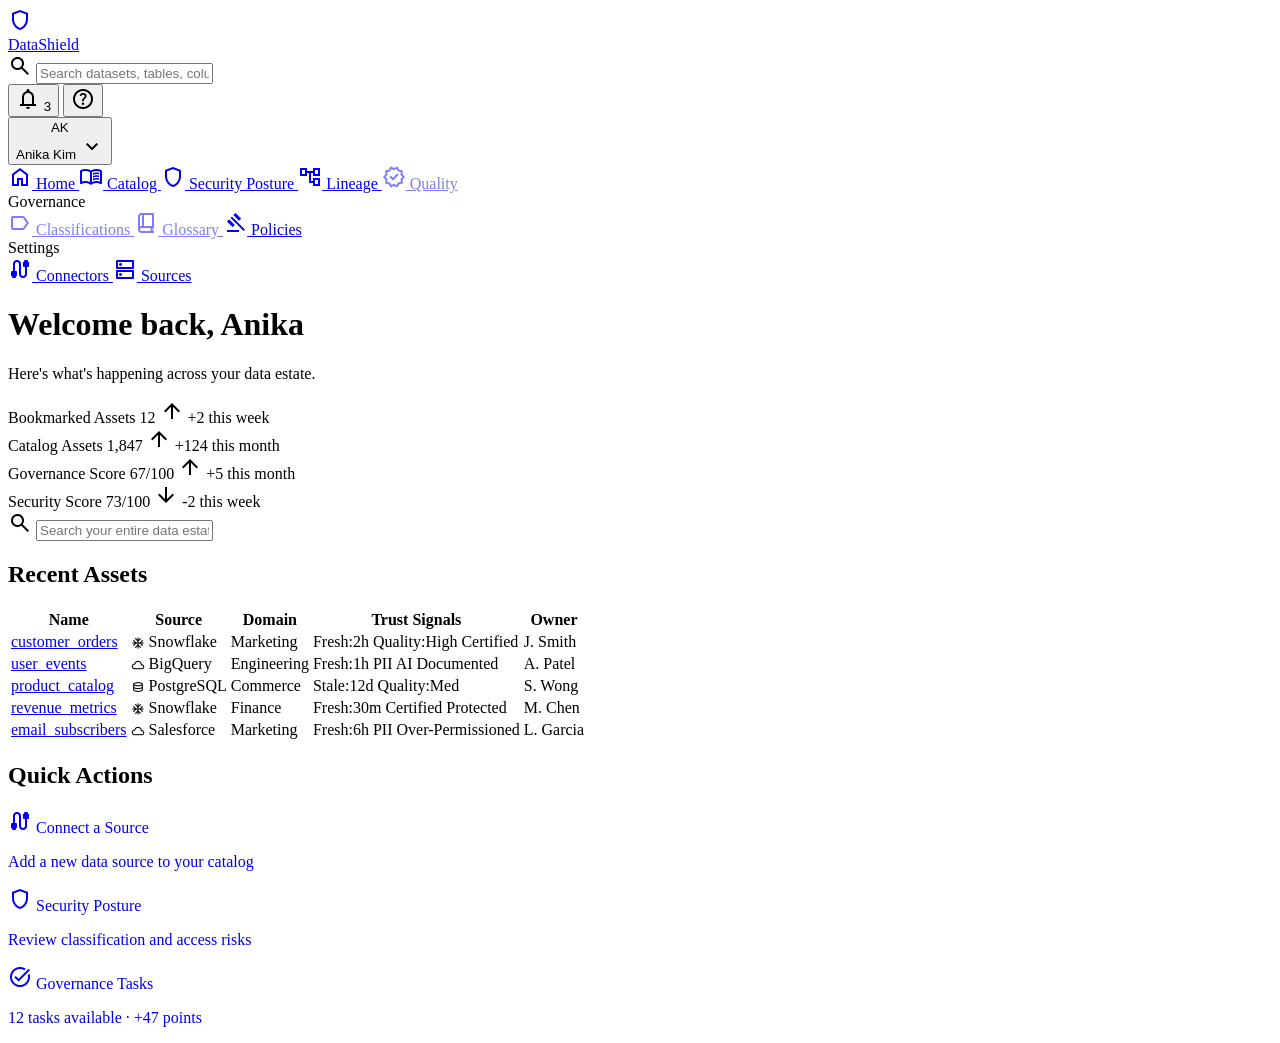
==== index.html @ 84ebcb9f "Data management platform clickable prototype 8-page prototype built with Software DS design system t" ====
<!DOCTYPE html>
<html lang="en">
<head>
  <meta charset="UTF-8">
  <base href="/data-management-prototype/">
  <meta name="viewport" content="width=device-width, initial-scale=1.0">
  <title>Home — DataShield</title>
  <link rel="stylesheet" href="https://fonts.googleapis.com/css2?family=Material+Symbols+Outlined:opsz,wght,FILL,GRAD@20..48,100..700,0..1,-50..200&display=swap">
  <link rel="stylesheet" href="shared/shell.css">
</head>
<body>

  <!-- ============================================================
       Header
       ============================================================ -->
  <header class="sds-header">
    <div class="sds-header-left">
      <a href="index.html" class="sds-header-logo">
        <div class="sds-header-logo-mark">
          <span class="material-symbols-outlined">shield</span>
        </div>
        <span class="sds-header-logo-text">DataShield</span>
      </a>
    </div>

    <div class="sds-header-search">
      <span class="material-symbols-outlined">search</span>
      <input type="text" placeholder="Search datasets, tables, columns..." aria-label="Search">
    </div>

    <div class="sds-header-actions">
      <button class="sds-header-icon-btn" aria-label="Notifications">
        <span class="material-symbols-outlined">notifications</span>
        <span class="badge">3</span>
      </button>
      <button class="sds-header-icon-btn" aria-label="Help">
        <span class="material-symbols-outlined">help</span>
      </button>
      <div class="sds-header-divider"></div>
      <button class="sds-header-profile" aria-label="User menu">
        <div class="sds-header-avatar">AK</div>
        <span class="sds-header-username">Anika Kim</span>
        <span class="sds-header-chevron">
          <span class="material-symbols-outlined">expand_more</span>
        </span>
      </button>
    </div>
  </header>

  <!-- ============================================================
       Body: Sidebar + Main
       ============================================================ -->
  <div class="app-body">

    <!-- Sidebar Navigation -->
    <nav class="sds-sidenav" aria-label="Main navigation">
      <a href="index.html" class="sds-sidenav-item active">
        <span class="sds-sidenav-icon"><span class="material-symbols-outlined">home</span></span>
        Home
      </a>
      <a href="catalog.html" class="sds-sidenav-item">
        <span class="sds-sidenav-icon"><span class="material-symbols-outlined">menu_book</span></span>
        Catalog
      </a>
      <a href="security.html" class="sds-sidenav-item">
        <span class="sds-sidenav-icon"><span class="material-symbols-outlined">shield</span></span>
        Security Posture
      </a>
      <a href="lineage.html" class="sds-sidenav-item">
        <span class="sds-sidenav-icon"><span class="material-symbols-outlined">account_tree</span></span>
        Lineage
      </a>
      <a href="#" class="sds-sidenav-item" style="pointer-events:none;opacity:0.5">
        <span class="sds-sidenav-icon"><span class="material-symbols-outlined">verified</span></span>
        Quality
      </a>

      <div class="sds-sidenav-group-label">Governance</div>
      <a href="#" class="sds-sidenav-item" style="pointer-events:none;opacity:0.5">
        <span class="sds-sidenav-icon"><span class="material-symbols-outlined">label</span></span>
        Classifications
      </a>
      <a href="#" class="sds-sidenav-item" style="pointer-events:none;opacity:0.5">
        <span class="sds-sidenav-icon"><span class="material-symbols-outlined">book_2</span></span>
        Glossary
      </a>
      <a href="governance.html" class="sds-sidenav-item">
        <span class="sds-sidenav-icon"><span class="material-symbols-outlined">gavel</span></span>
        Policies
      </a>

      <div class="sds-sidenav-group-label">Settings</div>
      <a href="connect.html" class="sds-sidenav-item">
        <span class="sds-sidenav-icon"><span class="material-symbols-outlined">cable</span></span>
        Connectors
      </a>
      <a href="settings.html" class="sds-sidenav-item">
        <span class="sds-sidenav-icon"><span class="material-symbols-outlined">dns</span></span>
        Sources
      </a>
    </nav>

    <!-- Main Content -->
    <main class="main-content">

      <!-- Page Header -->
      <div class="page-header">
        <div>
          <h1>Welcome back, Anika</h1>
          <p>Here's what's happening across your data estate.</p>
        </div>
      </div>

      <!-- Stat Cards -->
      <div class="stat-row stat-row-4">
        <div class="sds-stat-card">
          <span class="sds-stat-card__label">Bookmarked Assets</span>
          <span class="sds-stat-card__value">12</span>
          <span class="sds-stat-card__trend sds-stat-card__trend--up">
            <span class="material-symbols-outlined">arrow_upward</span>
            +2 this week
          </span>
        </div>
        <div class="sds-stat-card">
          <span class="sds-stat-card__label">Catalog Assets</span>
          <span class="sds-stat-card__value">1,847</span>
          <span class="sds-stat-card__trend sds-stat-card__trend--up">
            <span class="material-symbols-outlined">arrow_upward</span>
            +124 this month
          </span>
        </div>
        <div class="sds-stat-card">
          <span class="sds-stat-card__label">Governance Score</span>
          <span class="sds-stat-card__value">67/100</span>
          <span class="sds-stat-card__trend sds-stat-card__trend--up">
            <span class="material-symbols-outlined">arrow_upward</span>
            +5 this month
          </span>
        </div>
        <div class="sds-stat-card">
          <span class="sds-stat-card__label">Security Score</span>
          <span class="sds-stat-card__value">73/100</span>
          <span class="sds-stat-card__trend sds-stat-card__trend--down">
            <span class="material-symbols-outlined">arrow_downward</span>
            -2 this week
          </span>
        </div>
      </div>

      <!-- Search Hero -->
      <div class="search-hero">
        <span class="material-symbols-outlined">search</span>
        <input type="text" placeholder="Search your entire data estate..." aria-label="Search data estate">
      </div>

      <!-- Recent Assets -->
      <div class="section">
        <h2 class="section-title">Recent Assets</h2>
        <div class="sds-table-container">
          <table class="sds-table sds-table--hoverable">
            <thead>
              <tr>
                <th>Name</th>
                <th>Source</th>
                <th>Domain</th>
                <th>Trust Signals</th>
                <th>Owner</th>
              </tr>
            </thead>
            <tbody>
              <tr>
                <td class="cell-primary"><a href="asset.html" class="cell-link">customer_orders</a></td>
                <td>
                  <span class="material-symbols-outlined" style="font-size:14px;vertical-align:middle;margin-right:4px">ac_unit</span>Snowflake
                </td>
                <td><span class="sds-tag sds-tag--neutral">Marketing</span></td>
                <td class="cell-tags">
                  <span class="sds-tag sds-tag--success" data-tooltip="Data refreshed recently">Fresh:2h</span>
                  <span class="sds-tag sds-tag--info" data-tooltip="Data quality score">Quality:High</span>
                  <span class="sds-tag sds-tag--purple" data-tooltip="Verified by a data steward">Certified</span>
                </td>
                <td>J. Smith</td>
              </tr>
              <tr>
                <td class="cell-primary"><a href="asset.html" class="cell-link">user_events</a></td>
                <td>
                  <span class="material-symbols-outlined" style="font-size:14px;vertical-align:middle;margin-right:4px">cloud</span>BigQuery
                </td>
                <td><span class="sds-tag sds-tag--neutral">Engineering</span></td>
                <td class="cell-tags">
                  <span class="sds-tag sds-tag--success" data-tooltip="Data refreshed recently">Fresh:1h</span>
                  <span class="sds-tag sds-tag--warning" data-tooltip="Contains Personally Identifiable Information">PII</span>
                  <span class="sds-tag sds-tag--info">AI Documented</span>
                </td>
                <td>A. Patel</td>
              </tr>
              <tr>
                <td class="cell-primary"><a href="asset.html" class="cell-link">product_catalog</a></td>
                <td>
                  <span class="material-symbols-outlined" style="font-size:14px;vertical-align:middle;margin-right:4px">database</span>PostgreSQL
                </td>
                <td><span class="sds-tag sds-tag--neutral">Commerce</span></td>
                <td class="cell-tags">
                  <span class="sds-tag sds-tag--error" data-tooltip="Data has not been refreshed recently">Stale:12d</span>
                  <span class="sds-tag sds-tag--warning" data-tooltip="Data quality score">Quality:Med</span>
                </td>
                <td>S. Wong</td>
              </tr>
              <tr>
                <td class="cell-primary"><a href="asset.html" class="cell-link">revenue_metrics</a></td>
                <td>
                  <span class="material-symbols-outlined" style="font-size:14px;vertical-align:middle;margin-right:4px">ac_unit</span>Snowflake
                </td>
                <td><span class="sds-tag sds-tag--neutral">Finance</span></td>
                <td class="cell-tags">
                  <span class="sds-tag sds-tag--success" data-tooltip="Data refreshed recently">Fresh:30m</span>
                  <span class="sds-tag sds-tag--purple" data-tooltip="Verified by a data steward">Certified</span>
                  <span class="sds-tag sds-tag--info" data-tooltip="Security policies applied">Protected</span>
                </td>
                <td>M. Chen</td>
              </tr>
              <tr>
                <td class="cell-primary"><a href="asset.html" class="cell-link">email_subscribers</a></td>
                <td>
                  <span class="material-symbols-outlined" style="font-size:14px;vertical-align:middle;margin-right:4px">cloud</span>Salesforce
                </td>
                <td><span class="sds-tag sds-tag--neutral">Marketing</span></td>
                <td class="cell-tags">
                  <span class="sds-tag sds-tag--success" data-tooltip="Data refreshed recently">Fresh:6h</span>
                  <span class="sds-tag sds-tag--warning" data-tooltip="Contains Personally Identifiable Information">PII</span>
                  <span class="sds-tag sds-tag--error">Over-Permissioned</span>
                </td>
                <td>L. Garcia</td>
              </tr>
            </tbody>
          </table>
        </div>
      </div>

      <!-- Quick Actions -->
      <div class="section">
        <h2 class="section-title">Quick Actions</h2>
        <div class="card-grid card-grid-3">
          <a href="connect.html" class="card card--clickable" style="text-decoration:none">
            <div class="card-title">
              <span class="material-symbols-outlined">cable</span>
              Connect a Source
            </div>
            <p>Add a new data source to your catalog</p>
          </a>
          <a href="security.html" class="card card--clickable" style="text-decoration:none">
            <div class="card-title">
              <span class="material-symbols-outlined">shield</span>
              Security Posture
            </div>
            <p>Review classification and access risks</p>
          </a>
          <a href="governance.html" class="card card--clickable" style="text-decoration:none">
            <div class="card-title">
              <span class="material-symbols-outlined">task_alt</span>
              Governance Tasks
            </div>
            <p>12 tasks available &middot; +47 points</p>
          </a>
        </div>
      </div>

    </main>
  </div>

</body>
</html>
---- shared/shell.css ----
/* ============================================================
   Data Management Platform — Shared Shell CSS
   Design System Lab tokens + shell layout + component styles
   ============================================================ */

/* Font faces */
@font-face { font-family: 'Proxima Nova'; src: url('/design-system-labs/fonts/ProximaNova-Light.otf') format('opentype'); font-weight: 300; font-display: swap; }
@font-face { font-family: 'Proxima Nova'; src: url('/design-system-labs/fonts/ProximaNova-Reg.otf') format('opentype'); font-weight: 400; font-display: swap; }
@font-face { font-family: 'Proxima Nova'; src: url('/design-system-labs/fonts/ProximaNova-Sbold.otf') format('opentype'); font-weight: 600; font-display: swap; }
@font-face { font-family: 'Proxima Nova'; src: url('/design-system-labs/fonts/ProximaNova-Bold.otf') format('opentype'); font-weight: 700; font-display: swap; }
@font-face { font-family: 'Proxima Nova'; src: url('/design-system-labs/fonts/ProximaNova-Xbold.otf') format('opentype'); font-weight: 800; font-display: swap; }

:root {
  /* Font */
  --sds-font-sans: 'Proxima Nova', -apple-system, BlinkMacSystemFont, 'Segoe UI', Roboto, sans-serif;
  --sds-font-mono: 'SF Mono', SFMono-Regular, Consolas, monospace;

  /* Type scale */
  --sds-type-display: 28px; --sds-type-heading: 22px; --sds-type-subheading: 16px;
  --sds-type-title: 15px; --sds-type-body: 14px; --sds-type-label: 13px;
  --sds-type-caption: 12px; --sds-type-overline: 11px;

  /* Weights */
  --sds-weight-light: 300; --sds-weight-regular: 400; --sds-weight-medium: 500;
  --sds-weight-semibold: 600; --sds-weight-bold: 700; --sds-weight-extrabold: 800;

  /* Leading */
  --sds-leading-tight: 1.2; --sds-leading-snug: 1.35;
  --sds-leading-normal: 1.5; --sds-leading-relaxed: 1.6;

  /* Tracking */
  --sds-tracking-tight: -0.01em; --sds-tracking-normal: 0em; --sds-tracking-wide: 0.5px;

  /* Space scale */
  --sds-space-0: 0px; --sds-space-050: 2px; --sds-space-100: 4px; --sds-space-150: 6px;
  --sds-space-200: 8px; --sds-space-250: 10px; --sds-space-300: 12px; --sds-space-400: 16px;
  --sds-space-500: 20px; --sds-space-600: 24px; --sds-space-800: 32px;
  --sds-space-1000: 40px; --sds-space-1200: 48px; --sds-space-1600: 64px;

  /* Color primitives */
  --sds-color-warm-gray-025: #FAF8F5; --sds-color-warm-gray-050: #F4F1EB;
  --sds-color-warm-gray-100: #EBE6DD; --sds-color-warm-gray-150: #E0DCD3;
  --sds-color-warm-gray-200: #D0CBC3; --sds-color-warm-gray-250: #BFBAB2;
  --sds-color-warm-gray-300: #B0ABA2; --sds-color-warm-gray-350: #A39E96;
  --sds-color-warm-gray-400: #948E85; --sds-color-warm-gray-450: #858079;
  --sds-color-warm-gray-500: #7A756F; --sds-color-warm-gray-550: #6B6760;
  --sds-color-warm-gray-600: #615D55; --sds-color-warm-gray-650: #54514D;
  --sds-color-warm-gray-700: #47443F; --sds-color-warm-gray-750: #3B3834;
  --sds-color-warm-gray-800: #302D28; --sds-color-warm-gray-900: #1C1A17;
  --sds-color-blue-025: #F2F7F7; --sds-color-blue-050: #EBF4F5;
  --sds-color-blue-100: #D9EBED; --sds-color-blue-150: #C1DDE3;
  --sds-color-blue-200: #A6CBD6; --sds-color-blue-300: #77B2C7;
  --sds-color-blue-450: #4F8AA0; --sds-color-blue-700: #0C4A69;
  --sds-color-blue-750: #013D5B; --sds-color-blue-800: #05314D;
  --sds-color-blue-900: #031E36;
  --sds-color-red-050: #FFEEEB; --sds-color-red-100: #FFE1DB;
  --sds-color-red-500: #BF5547; --sds-color-red-550: #AD4739;
  --sds-color-green-025: #F4FAEB; --sds-color-green-100: #E2EDCC;
  --sds-color-green-400: #7A9A01; --sds-color-green-500: #62800B;
  --sds-color-yellow-025: #FCF9D9; --sds-color-yellow-100: #F5EAAA;
  --sds-color-yellow-500: #8A7515; --sds-color-yellow-550: #7A6710;
  --sds-color-purple-050: #F7EEFF; --sds-color-purple-550: #805AA1;
  --sds-color-white: #FFFFFF;

  /* Semantic tokens */
  --sds-bg-page: var(--sds-color-white);
  --sds-bg-surface: var(--sds-color-warm-gray-025);
  --sds-bg-card: var(--sds-color-white);
  --sds-bg-subtle: var(--sds-color-warm-gray-050);
  --sds-bg-elevated: var(--sds-color-white);
  --sds-text-primary: var(--sds-color-warm-gray-900);
  --sds-text-secondary: var(--sds-color-warm-gray-650);
  --sds-text-tertiary: var(--sds-color-warm-gray-550);
  --sds-text-disabled: var(--sds-color-warm-gray-350);
  --sds-text-on-primary: var(--sds-color-white);
  --sds-text-link: var(--sds-color-blue-750);
  --sds-border-default: var(--sds-color-warm-gray-150);
  --sds-border-subtle: var(--sds-color-warm-gray-100);
  --sds-border-strong: var(--sds-color-warm-gray-200);
  --sds-border-focus: var(--sds-color-blue-300);
  --sds-interactive-primary: var(--sds-color-blue-750);
  --sds-interactive-primary-hover: var(--sds-color-blue-800);
  --sds-nav-sidebar-bg: var(--sds-color-warm-gray-025);
  --sds-nav-item-active-bg: var(--sds-color-blue-100);
  --sds-nav-item-active-text: var(--sds-color-blue-750);
  --sds-nav-item-text: var(--sds-color-warm-gray-650);

  /* Status */
  --sds-status-success-bg: var(--sds-color-green-025);
  --sds-status-success-text: var(--sds-color-green-500);
  --sds-status-warning-bg: var(--sds-color-yellow-025);
  --sds-status-warning-text: var(--sds-color-yellow-500);
  --sds-status-error-bg: var(--sds-color-red-050);
  --sds-status-error-text: var(--sds-color-red-500);
  --sds-status-info-bg: var(--sds-color-blue-050);
  --sds-status-info-text: var(--sds-color-blue-700);
  --sds-status-neutral-bg: var(--sds-color-warm-gray-100);
  --sds-status-neutral-text: var(--sds-color-warm-gray-650);
  --sds-status-purple-bg: var(--sds-color-purple-050);
  --sds-status-purple-text: var(--sds-color-purple-550);

  /* Chart */
  --sds-chart-1: var(--sds-color-blue-450);
  --sds-chart-2: var(--sds-color-green-400);
  --sds-chart-3: var(--sds-color-yellow-500);
  --sds-chart-4: var(--sds-color-red-500);
  --sds-chart-5: var(--sds-color-purple-550);
}

/* ============================================================
   Reset + Base
   ============================================================ */
*, *::before, *::after { box-sizing: border-box; margin: 0; padding: 0; }
body {
  font-family: var(--sds-font-sans); background: var(--sds-bg-page); color: var(--sds-text-primary);
  line-height: var(--sds-leading-normal); font-size: var(--sds-type-body);
  display: flex; flex-direction: column; min-height: 100vh; -webkit-font-smoothing: antialiased;
}
a { color: var(--sds-text-link); text-decoration: none; }
a:hover { text-decoration: underline; }

/* ============================================================
   Header
   ============================================================ */
.sds-header {
  display: flex; align-items: center; justify-content: space-between;
  height: 56px; padding: 0 var(--sds-space-500);
  background: var(--sds-bg-page); border-bottom: 1px solid var(--sds-border-subtle);
  flex-shrink: 0; z-index: 10;
}
.sds-header-left { display: flex; align-items: center; gap: var(--sds-space-600); }
.sds-header-logo { display: flex; align-items: center; gap: var(--sds-space-250); height: 28px; text-decoration: none; }
.sds-header-logo:hover { text-decoration: none; }
.sds-header-logo-mark {
  width: 28px; height: 28px; border-radius: 6px; background: var(--sds-interactive-primary);
  display: flex; align-items: center; justify-content: center; flex-shrink: 0;
}
.sds-header-logo-mark .material-symbols-outlined { font-size: 18px; color: var(--sds-color-white); font-variation-settings: 'FILL' 1, 'wght' 400, 'GRAD' 0, 'opsz' 20; }
.sds-header-logo-text { font-size: var(--sds-type-title); font-weight: var(--sds-weight-semibold); color: var(--sds-text-primary); letter-spacing: -0.2px; }

/* Header search */
.sds-header-search {
  display: flex; align-items: center; gap: var(--sds-space-200);
  background: var(--sds-bg-surface); border: 1px solid var(--sds-border-default);
  border-radius: 8px; padding: 0 var(--sds-space-300); height: 36px; width: 400px;
  transition: border-color 0.15s ease, box-shadow 0.15s ease;
}
.sds-header-search:focus-within { border-color: var(--sds-border-focus); box-shadow: 0 0 0 3px rgba(1,61,91,0.08); }
.sds-header-search .material-symbols-outlined { font-size: 18px; color: var(--sds-text-tertiary); font-variation-settings: 'FILL' 0, 'wght' 300, 'GRAD' 0, 'opsz' 20; }
.sds-header-search input {
  border: none; background: transparent; outline: none; font-family: var(--sds-font-sans);
  font-size: var(--sds-type-label); color: var(--sds-text-primary); flex: 1;
}
.sds-header-search input::placeholder { color: var(--sds-text-tertiary); }

/* Header right */
.sds-header-actions { display: flex; align-items: center; gap: var(--sds-space-200); }
.sds-header-icon-btn {
  width: 32px; height: 32px; border-radius: 50%; border: none; background: transparent;
  display: flex; align-items: center; justify-content: center; cursor: pointer;
  transition: background 0.15s ease; position: relative; color: var(--sds-text-tertiary);
}
.sds-header-icon-btn:hover { background: var(--sds-bg-subtle); }
.sds-header-icon-btn:focus-visible { outline: 2px solid var(--sds-interactive-primary); outline-offset: 2px; }
.sds-header-icon-btn .material-symbols-outlined { font-size: 20px; font-variation-settings: 'FILL' 0, 'wght' 300, 'GRAD' 0, 'opsz' 20; }
.sds-header-icon-btn .badge {
  position: absolute; top: 2px; right: 2px; min-width: 14px; height: 14px; border-radius: 50%;
  background: var(--sds-status-error-text); color: var(--sds-color-white);
  font-size: 9px; font-weight: var(--sds-weight-bold); display: flex; align-items: center; justify-content: center;
  padding: 0 3px; line-height: 1;
}
.sds-header-divider { width: 1px; height: 20px; background: var(--sds-border-default); margin: 0 var(--sds-space-100); }
.sds-header-profile {
  display: flex; align-items: center; gap: var(--sds-space-200);
  padding: var(--sds-space-100) var(--sds-space-200) var(--sds-space-100) var(--sds-space-100);
  border-radius: 8px; cursor: pointer; transition: background 0.15s ease;
  border: none; background: transparent; font-family: inherit;
}
.sds-header-profile:hover { background: var(--sds-bg-subtle); }
.sds-header-profile:focus-visible { outline: 2px solid var(--sds-interactive-primary); outline-offset: 2px; }
.sds-header-avatar {
  width: 28px; height: 28px; border-radius: 50%; background: var(--sds-interactive-primary);
  color: var(--sds-text-on-primary); display: flex; align-items: center; justify-content: center;
  font-size: var(--sds-type-caption); font-weight: var(--sds-weight-semibold); letter-spacing: 0.3px; flex-shrink: 0;
}
.sds-header-username { font-size: var(--sds-type-label); font-weight: var(--sds-weight-medium); color: var(--sds-text-primary); }
.sds-header-chevron .material-symbols-outlined { font-size: 18px; color: var(--sds-text-tertiary); font-variation-settings: 'FILL' 0, 'wght' 300, 'GRAD' 0, 'opsz' 20; }

/* ============================================================
   Layout
   ============================================================ */
.app-body { display: flex; flex: 1; overflow: hidden; }

/* ============================================================
   Sidebar Navigation
   ============================================================ */
.sds-sidenav {
  width: 220px; min-width: 220px; background: var(--sds-nav-sidebar-bg);
  border-right: 1px solid var(--sds-border-default); display: flex;
  flex-direction: column; padding: var(--sds-space-400) var(--sds-space-300);
  user-select: none; overflow-y: auto; flex-shrink: 0;
}
.sds-sidenav-item {
  display: flex; align-items: center; gap: var(--sds-space-250);
  padding: var(--sds-space-200) var(--sds-space-300); border-radius: 8px;
  font-size: var(--sds-type-body); font-weight: var(--sds-weight-regular);
  color: var(--sds-color-warm-gray-700); cursor: pointer; text-decoration: none;
  margin: var(--sds-space-050) 0; line-height: 1.3;
  transition: background 0.12s ease, color 0.12s ease;
}
.sds-sidenav-item:hover { background: var(--sds-bg-subtle); color: var(--sds-text-primary); text-decoration: none; }
.sds-sidenav-item.active { background: var(--sds-nav-item-active-bg); color: var(--sds-nav-item-active-text); font-weight: var(--sds-weight-medium); }
.sds-sidenav-item.active:hover { background: var(--sds-color-blue-150); }
.sds-sidenav-item:focus-visible { outline: 2px solid var(--sds-interactive-primary); outline-offset: -2px; }
.sds-sidenav-item--disabled { opacity: 0.5; cursor: not-allowed; }
.sds-sidenav-item--disabled:hover { background: transparent; }
.sds-sidenav-icon { width: 20px; height: 20px; flex-shrink: 0; display: flex; align-items: center; justify-content: center; }
.sds-sidenav-icon .material-symbols-outlined {
  font-size: 20px; color: var(--sds-text-tertiary);
  font-variation-settings: 'FILL' 0, 'wght' 300, 'GRAD' 0, 'opsz' 20;
  transition: color 0.12s;
}
.sds-sidenav-item:hover .sds-sidenav-icon .material-symbols-outlined { color: var(--sds-color-warm-gray-700); }
.sds-sidenav-item.active .sds-sidenav-icon .material-symbols-outlined { color: var(--sds-nav-item-active-text); }
.sds-sidenav-group-label {
  font-size: var(--sds-type-overline); font-weight: var(--sds-weight-semibold);
  color: var(--sds-color-warm-gray-400); text-transform: uppercase;
  letter-spacing: 0.4px; padding: var(--sds-space-500) var(--sds-space-300) var(--sds-space-150);
}
.sds-sidenav-group-label:first-child { padding-top: var(--sds-space-200); }
.sds-sidenav-spacer { flex: 1; }

/* ============================================================
   Main Content
   ============================================================ */
.main-content {
  flex: 1; overflow-y: auto; background: var(--sds-bg-page);
  padding: var(--sds-space-800) var(--sds-space-1000) var(--sds-space-1600);
  max-height: 100vh;
}

/* ============================================================
   Page Header
   ============================================================ */
.page-header {
  margin-bottom: var(--sds-space-600);
  display: flex; align-items: flex-start; justify-content: space-between;
}
.page-header h1 {
  font-size: var(--sds-type-display); font-weight: var(--sds-weight-semibold);
  letter-spacing: var(--sds-tracking-tight); line-height: var(--sds-leading-tight);
}
.page-header p {
  font-size: var(--sds-type-label); color: var(--sds-text-secondary);
  margin-top: var(--sds-space-100);
}
.page-header-actions { display: flex; gap: var(--sds-space-200); align-items: center; }

/* ============================================================
   Breadcrumbs
   ============================================================ */
.breadcrumbs {
  display: flex; align-items: center; gap: var(--sds-space-150);
  font-size: var(--sds-type-label); margin-bottom: var(--sds-space-300);
}
.breadcrumbs a { color: var(--sds-text-link); }
.breadcrumbs span { color: var(--sds-text-tertiary); }
.breadcrumbs .sep { color: var(--sds-text-tertiary); font-size: var(--sds-type-caption); }

/* ============================================================
   Buttons
   ============================================================ */
.btn {
  display: inline-flex; align-items: center; gap: var(--sds-space-200);
  padding: var(--sds-space-200) var(--sds-space-400); border-radius: 6px;
  font-family: var(--sds-font-sans); font-size: var(--sds-type-label);
  font-weight: var(--sds-weight-medium); cursor: pointer; border: none;
  transition: background 0.15s ease, color 0.15s ease, border-color 0.15s ease;
  line-height: 1.3; white-space: nowrap;
}
.btn:focus-visible { outline: 2px solid var(--sds-interactive-primary); outline-offset: 2px; }
.btn .material-symbols-outlined { font-size: 16px; font-variation-settings: 'FILL' 0, 'wght' 400, 'GRAD' 0, 'opsz' 20; }
.btn-primary { background: var(--sds-interactive-primary); color: var(--sds-text-on-primary); }
.btn-primary:hover { background: var(--sds-interactive-primary-hover); }
.btn-secondary { background: transparent; color: var(--sds-text-primary); border: 1px solid var(--sds-border-strong); }
.btn-secondary:hover { background: var(--sds-bg-subtle); }
.btn-tertiary { background: transparent; color: var(--sds-text-link); }
.btn-tertiary:hover { background: var(--sds-bg-subtle); }
.btn-danger { background: var(--sds-status-error-text); color: var(--sds-text-on-primary); }
.btn-danger:hover { background: var(--sds-color-red-550); }
.btn:disabled, .btn.disabled { opacity: 0.5; cursor: not-allowed; pointer-events: none; }
.btn-sm { padding: var(--sds-space-100) var(--sds-space-300); font-size: var(--sds-type-caption); }

/* ============================================================
   Tags
   ============================================================ */
.sds-tag {
  display: inline-flex; align-items: center; gap: 4px; padding: var(--sds-space-100) var(--sds-space-200);
  border-radius: 4px; font-size: var(--sds-type-overline); font-weight: var(--sds-weight-semibold);
  line-height: 1; white-space: nowrap;
}
.sds-tag--info { background: var(--sds-status-info-bg); color: var(--sds-status-info-text); }
.sds-tag--success { background: var(--sds-status-success-bg); color: var(--sds-status-success-text); }
.sds-tag--warning { background: var(--sds-status-warning-bg); color: var(--sds-status-warning-text); }
.sds-tag--error { background: var(--sds-status-error-bg); color: var(--sds-status-error-text); }
.sds-tag--neutral { background: var(--sds-status-neutral-bg); color: var(--sds-status-neutral-text); }
.sds-tag--purple { background: var(--sds-status-purple-bg); color: var(--sds-status-purple-text); }
.sds-tag-dot { width: 6px; height: 6px; border-radius: 50%; }

/* ============================================================
   Stat Cards
   ============================================================ */
.stat-row { display: grid; gap: var(--sds-space-400); margin-bottom: var(--sds-space-600); }
.stat-row-4 { grid-template-columns: repeat(4, 1fr); }
.stat-row-3 { grid-template-columns: repeat(3, 1fr); }
.stat-row-5 { grid-template-columns: repeat(5, 1fr); }
.sds-stat-card {
  background: var(--sds-bg-card); border: 1px solid var(--sds-border-default);
  border-radius: 8px; padding: var(--sds-space-400) var(--sds-space-500);
  display: flex; flex-direction: column; gap: var(--sds-space-050);
}
.sds-stat-card--highlighted { border-left: 3px solid var(--sds-interactive-primary); }
.sds-stat-card--success { border-left: 3px solid var(--sds-status-success-text); }
.sds-stat-card--warning { border-left: 3px solid var(--sds-status-warning-text); }
.sds-stat-card--error { border-left: 3px solid var(--sds-status-error-text); }
.sds-stat-card__label {
  font-size: var(--sds-type-caption); color: var(--sds-color-warm-gray-500);
  font-weight: var(--sds-weight-medium); text-transform: uppercase;
  letter-spacing: var(--sds-tracking-wide); line-height: 1;
}
.sds-stat-card__value {
  font-size: var(--sds-type-heading); font-weight: var(--sds-weight-semibold);
  color: var(--sds-text-primary); line-height: var(--sds-leading-tight);
}
.sds-stat-card__trend {
  font-size: var(--sds-type-caption); display: flex; align-items: center; gap: var(--sds-space-100);
}
.sds-stat-card__trend--up { color: var(--sds-status-success-text); }
.sds-stat-card__trend--down { color: var(--sds-status-error-text); }
.sds-stat-card__trend .material-symbols-outlined { font-size: 14px; }

/* ============================================================
   Cards
   ============================================================ */
.card {
  background: var(--sds-bg-card); border: 1px solid var(--sds-border-default);
  border-radius: 8px; padding: var(--sds-space-500);
  transition: box-shadow 0.15s ease;
}
.card--clickable { cursor: pointer; }
.card--clickable:hover { box-shadow: 0 1px 3px rgba(0,0,0,0.06); }
.card--clickable:focus-visible { outline: 2px solid var(--sds-interactive-primary); outline-offset: 2px; }
.card-title {
  font-size: var(--sds-type-title); font-weight: var(--sds-weight-semibold);
  color: var(--sds-text-primary); margin-bottom: var(--sds-space-100);
  display: flex; align-items: center; gap: var(--sds-space-200);
}
.card-title .material-symbols-outlined { font-size: 20px; color: var(--sds-interactive-primary); font-variation-settings: 'FILL' 0, 'wght' 300, 'GRAD' 0, 'opsz' 20; }
.card p { font-size: var(--sds-type-label); color: var(--sds-text-secondary); line-height: var(--sds-leading-normal); margin: 0; }
.card-grid { display: grid; gap: var(--sds-space-400); }
.card-grid-2 { grid-template-columns: repeat(2, 1fr); }
.card-grid-3 { grid-template-columns: repeat(3, 1fr); }

/* ============================================================
   Tables
   ============================================================ */
.sds-table-container { border: 1px solid var(--sds-border-default); border-radius: 8px; overflow: hidden; }
.sds-table { width: 100%; border-collapse: collapse; font-size: var(--sds-type-label); }
.sds-table th {
  background: var(--sds-bg-surface); padding: 10px 16px; text-align: left;
  font-size: var(--sds-type-caption); font-weight: var(--sds-weight-semibold);
  color: var(--sds-text-secondary); text-transform: uppercase;
  letter-spacing: var(--sds-tracking-wide); border-bottom: 1px solid var(--sds-border-default);
}
.sds-table td { padding: 10px 16px; border-bottom: 1px solid var(--sds-border-subtle); color: var(--sds-text-secondary); vertical-align: middle; }
.sds-table tr:last-child td { border-bottom: none; }
.sds-table--hoverable tbody tr { transition: background 0.12s ease; cursor: pointer; }
.sds-table--hoverable tbody tr:hover { background: var(--sds-bg-subtle); }
.sds-table--hoverable tbody tr:focus-visible { outline: 2px solid var(--sds-interactive-primary); outline-offset: -2px; }
.sds-table .cell-primary { color: var(--sds-text-primary); font-weight: var(--sds-weight-medium); }
.sds-table .cell-link { color: var(--sds-text-link); cursor: pointer; }
.sds-table .cell-link:hover { text-decoration: underline; }
.sds-table .cell-tags { display: flex; gap: 4px; flex-wrap: wrap; }

/* Table checkbox */
.sds-table .checkbox { width: 16px; height: 16px; border: 1.5px solid var(--sds-border-strong); border-radius: 4px; cursor: pointer; accent-color: var(--sds-interactive-primary); }

/* ============================================================
   Tabs
   ============================================================ */
.sds-tabs {
  display: flex; gap: 0; border-bottom: 1px solid var(--sds-border-default);
  margin-bottom: var(--sds-space-600);
}
.sds-tab {
  padding: var(--sds-space-200) var(--sds-space-400); font-size: var(--sds-type-label);
  font-weight: var(--sds-weight-medium); color: var(--sds-text-tertiary);
  cursor: pointer; border-bottom: 2px solid transparent;
  transition: color 0.15s, border-color 0.15s; margin-bottom: -1px;
  display: flex; align-items: center; gap: var(--sds-space-150);
  background: none; border-top: none; border-left: none; border-right: none;
  font-family: var(--sds-font-sans);
}
.sds-tab:hover { color: var(--sds-text-primary); }
.sds-tab:focus-visible { outline: 2px solid var(--sds-interactive-primary); outline-offset: -2px; }
.sds-tab.active { color: var(--sds-interactive-primary); border-bottom-color: var(--sds-interactive-primary); }
.sds-tab:disabled, .sds-tab.disabled { color: var(--sds-text-disabled); cursor: not-allowed; pointer-events: none; }
.sds-tab .tab-badge {
  font-size: 10px; min-width: 18px; height: 18px; border-radius: 50%;
  background: var(--sds-status-neutral-bg); color: var(--sds-status-neutral-text);
  display: flex; align-items: center; justify-content: center; padding: 0 var(--sds-space-100);
  font-weight: var(--sds-weight-semibold);
}
.tab-content { display: none; }
.tab-content.active { display: block; }

/* ============================================================
   Status Indicator (dot)
   ============================================================ */
.status-dot {
  width: 8px; height: 8px; border-radius: 50%; display: inline-block; flex-shrink: 0;
}
.status-dot--success { background: var(--sds-status-success-text); }
.status-dot--warning { background: var(--sds-status-warning-text); }
.status-dot--error { background: var(--sds-status-error-text); }
.status-dot--neutral { background: var(--sds-text-tertiary); }

/* ============================================================
   Empty State
   ============================================================ */
.empty-state {
  display: flex; flex-direction: column; align-items: center; justify-content: center;
  padding: var(--sds-space-1600) var(--sds-space-600); text-align: center;
}
.empty-state-icon { font-size: 48px; color: var(--sds-text-tertiary); margin-bottom: var(--sds-space-400); }
.empty-state-icon .material-symbols-outlined { font-size: 48px; font-variation-settings: 'FILL' 0, 'wght' 200, 'GRAD' 0, 'opsz' 48; }
.empty-state h3 { font-size: var(--sds-type-subheading); font-weight: var(--sds-weight-semibold); margin-bottom: var(--sds-space-200); }
.empty-state p { font-size: var(--sds-type-body); color: var(--sds-text-secondary); max-width: 420px; margin-bottom: var(--sds-space-500); }

/* ============================================================
   Alerts / Callouts
   ============================================================ */
.alert {
  display: flex; gap: var(--sds-space-300); padding: var(--sds-space-300) var(--sds-space-400);
  border-radius: 8px; font-size: var(--sds-type-label); line-height: var(--sds-leading-normal);
  margin-bottom: var(--sds-space-400);
}
.alert .material-symbols-outlined { font-size: 20px; flex-shrink: 0; margin-top: 1px; font-variation-settings: 'FILL' 0, 'wght' 300, 'GRAD' 0, 'opsz' 20; }
.alert--info { background: var(--sds-status-info-bg); color: var(--sds-status-info-text); }
.alert--warning { background: var(--sds-status-warning-bg); color: var(--sds-status-warning-text); }
.alert--error { background: var(--sds-status-error-bg); color: var(--sds-status-error-text); }
.alert--success { background: var(--sds-status-success-bg); color: var(--sds-status-success-text); }

/* ============================================================
   Search (hero)
   ============================================================ */
.search-hero {
  display: flex; align-items: center; gap: var(--sds-space-300);
  background: var(--sds-bg-card); border: 1.5px solid var(--sds-border-default);
  border-radius: 12px; padding: var(--sds-space-300) var(--sds-space-500);
  margin-bottom: var(--sds-space-600); max-width: 720px;
  transition: border-color 0.15s ease, box-shadow 0.15s ease;
}
.search-hero:focus-within { border-color: var(--sds-border-focus); box-shadow: 0 0 0 3px rgba(1,61,91,0.08); }
.search-hero .material-symbols-outlined { font-size: 22px; color: var(--sds-text-tertiary); font-variation-settings: 'FILL' 0, 'wght' 300, 'GRAD' 0, 'opsz' 24; }
.search-hero input {
  border: none; background: transparent; outline: none; font-family: var(--sds-font-sans);
  font-size: var(--sds-type-title); color: var(--sds-text-primary); flex: 1;
}
.search-hero input::placeholder { color: var(--sds-text-tertiary); }

/* ============================================================
   Progress Bar
   ============================================================ */
.progress-bar { height: 4px; background: var(--sds-border-subtle); border-radius: 4px; overflow: hidden; }
.progress-bar__fill { height: 100%; background: var(--sds-interactive-primary); border-radius: 4px; transition: width 0.3s ease; }

/* ============================================================
   Stepper
   ============================================================ */
.stepper {
  display: flex; align-items: center; gap: 0; padding: var(--sds-space-400) var(--sds-space-600);
  background: var(--sds-bg-surface); border-bottom: 1px solid var(--sds-border-default);
  margin: calc(-1 * var(--sds-space-800)) calc(-1 * var(--sds-space-1000)) var(--sds-space-600);
}
.stepper-step {
  display: flex; align-items: center; gap: var(--sds-space-200); font-size: var(--sds-type-label);
  color: var(--sds-text-tertiary); white-space: nowrap;
}
.stepper-step.active { color: var(--sds-interactive-primary); font-weight: var(--sds-weight-semibold); }
.stepper-step.completed { color: var(--sds-status-success-text); }
.stepper-circle {
  width: 24px; height: 24px; border-radius: 50%; display: flex; align-items: center; justify-content: center;
  font-size: var(--sds-type-caption); font-weight: var(--sds-weight-semibold); flex-shrink: 0;
  border: 1.5px solid var(--sds-border-strong); color: var(--sds-text-tertiary); background: var(--sds-bg-card);
}
.stepper-step.active .stepper-circle { background: var(--sds-interactive-primary); color: var(--sds-text-on-primary); border-color: var(--sds-interactive-primary); }
.stepper-step.completed .stepper-circle { background: var(--sds-status-success-text); color: var(--sds-text-on-primary); border-color: var(--sds-status-success-text); }
.stepper-line { flex: 1; height: 1.5px; background: var(--sds-border-strong); margin: 0 var(--sds-space-200); min-width: 20px; }
.stepper-line.completed { background: var(--sds-status-success-text); }

/* ============================================================
   Wizard Footer
   ============================================================ */
.wizard-footer {
  position: sticky; bottom: 0; left: 0; right: 0; height: 64px;
  background: var(--sds-bg-card); border-top: 1px solid var(--sds-border-default);
  display: flex; align-items: center; justify-content: space-between;
  padding: 0 var(--sds-space-600);
  margin: var(--sds-space-600) calc(-1 * var(--sds-space-1000)) calc(-1 * var(--sds-space-1600));
}

/* ============================================================
   Score Gauge
   ============================================================ */
.score-gauge {
  width: 120px; height: 120px; border-radius: 50%; position: relative;
  display: flex; align-items: center; justify-content: center;
}
.score-gauge__value {
  font-size: var(--sds-type-display); font-weight: var(--sds-weight-bold);
  color: var(--sds-text-primary); line-height: 1;
}
.score-gauge__label {
  font-size: var(--sds-type-overline); color: var(--sds-text-tertiary);
  text-transform: uppercase; letter-spacing: var(--sds-tracking-wide);
  margin-top: var(--sds-space-050);
}

/* ============================================================
   Avatar
   ============================================================ */
.avatar {
  border-radius: 50%; display: flex; align-items: center; justify-content: center;
  font-weight: var(--sds-weight-semibold); color: var(--sds-text-on-primary); flex-shrink: 0;
}
.avatar-sm { width: 24px; height: 24px; font-size: 10px; }
.avatar-md { width: 32px; height: 32px; font-size: var(--sds-type-caption); }

/* ============================================================
   Section utility
   ============================================================ */
.section { margin-bottom: var(--sds-space-800); }
.section-title {
  font-size: var(--sds-type-subheading); font-weight: var(--sds-weight-semibold);
  margin-bottom: var(--sds-space-400); color: var(--sds-text-primary);
}
.section-subtitle {
  font-size: var(--sds-type-label); color: var(--sds-text-secondary);
  margin-bottom: var(--sds-space-400);
}
.flex { display: flex; }
.flex-col { flex-direction: column; }
.items-center { align-items: center; }
.justify-between { justify-content: space-between; }
.gap-200 { gap: var(--sds-space-200); }
.gap-300 { gap: var(--sds-space-300); }
.gap-400 { gap: var(--sds-space-400); }
.mt-400 { margin-top: var(--sds-space-400); }
.mt-600 { margin-top: var(--sds-space-600); }
.mb-400 { margin-bottom: var(--sds-space-400); }
.mb-600 { margin-bottom: var(--sds-space-600); }
.text-sm { font-size: var(--sds-type-caption); }
.text-secondary { color: var(--sds-text-secondary); }
.text-tertiary { color: var(--sds-text-tertiary); }
.fw-medium { font-weight: var(--sds-weight-medium); }

/* ============================================================
   Tooltip
   ============================================================ */
[data-tooltip] { position: relative; }
[data-tooltip]:hover::after {
  content: attr(data-tooltip); position: absolute; bottom: calc(100% + 6px); left: 50%;
  transform: translateX(-50%); background: var(--sds-color-warm-gray-800); color: var(--sds-color-white);
  font-size: var(--sds-type-overline); padding: 4px 8px; border-radius: 4px; white-space: nowrap;
  pointer-events: none; z-index: 100;
}

/* ============================================================
   Filter Sidebar
   ============================================================ */
.filter-sidebar {
  width: 240px; min-width: 240px; border-right: 1px solid var(--sds-border-subtle);
  padding: var(--sds-space-400); overflow-y: auto; background: var(--sds-bg-surface);
}
.filter-group { margin-bottom: var(--sds-space-500); }
.filter-group-label {
  font-size: var(--sds-type-overline); font-weight: var(--sds-weight-semibold);
  text-transform: uppercase; letter-spacing: var(--sds-tracking-wide);
  color: var(--sds-color-warm-gray-400); margin-bottom: var(--sds-space-200);
}
.filter-option {
  display: flex; align-items: center; gap: var(--sds-space-200);
  padding: var(--sds-space-100) 0; font-size: var(--sds-type-label);
  color: var(--sds-text-secondary); cursor: pointer;
}
.filter-option input[type="checkbox"] { accent-color: var(--sds-interactive-primary); width: 14px; height: 14px; }

/* Active filter pills */
.active-filters { display: flex; gap: var(--sds-space-200); flex-wrap: wrap; margin-bottom: var(--sds-space-400); }
.filter-pill {
  display: inline-flex; align-items: center; gap: 4px;
  padding: 2px 8px 2px 10px; border-radius: 12px;
  background: var(--sds-status-info-bg); color: var(--sds-status-info-text);
  font-size: var(--sds-type-overline); font-weight: var(--sds-weight-medium);
}
.filter-pill-remove {
  width: 14px; height: 14px; border-radius: 50%; background: transparent;
  border: none; cursor: pointer; display: flex; align-items: center; justify-content: center;
  color: inherit; font-size: 12px; transition: background 0.12s;
}
.filter-pill-remove:hover { background: rgba(0,0,0,0.08); }
.filter-pill-remove:focus-visible { outline: 2px solid var(--sds-interactive-primary); outline-offset: 2px; }

/* ============================================================
   Pagination
   ============================================================ */
.pagination {
  display: flex; align-items: center; justify-content: space-between;
  padding: var(--sds-space-300) var(--sds-space-400); font-size: var(--sds-type-caption);
  color: var(--sds-text-tertiary);
}
.pagination-pages { display: flex; gap: var(--sds-space-050); }
.pagination-btn {
  width: 28px; height: 28px; border-radius: 6px; border: none; background: transparent;
  font-family: var(--sds-font-sans); font-size: var(--sds-type-caption);
  color: var(--sds-text-secondary); cursor: pointer; display: flex; align-items: center; justify-content: center;
  transition: background 0.12s;
}
.pagination-btn:hover { background: var(--sds-bg-subtle); }
.pagination-btn.active { background: var(--sds-nav-item-active-bg); color: var(--sds-nav-item-active-text); font-weight: var(--sds-weight-semibold); }
.pagination-btn:focus-visible { outline: 2px solid var(--sds-interactive-primary); outline-offset: 2px; }
.pagination-btn:disabled { opacity: 0.5; cursor: not-allowed; pointer-events: none; }
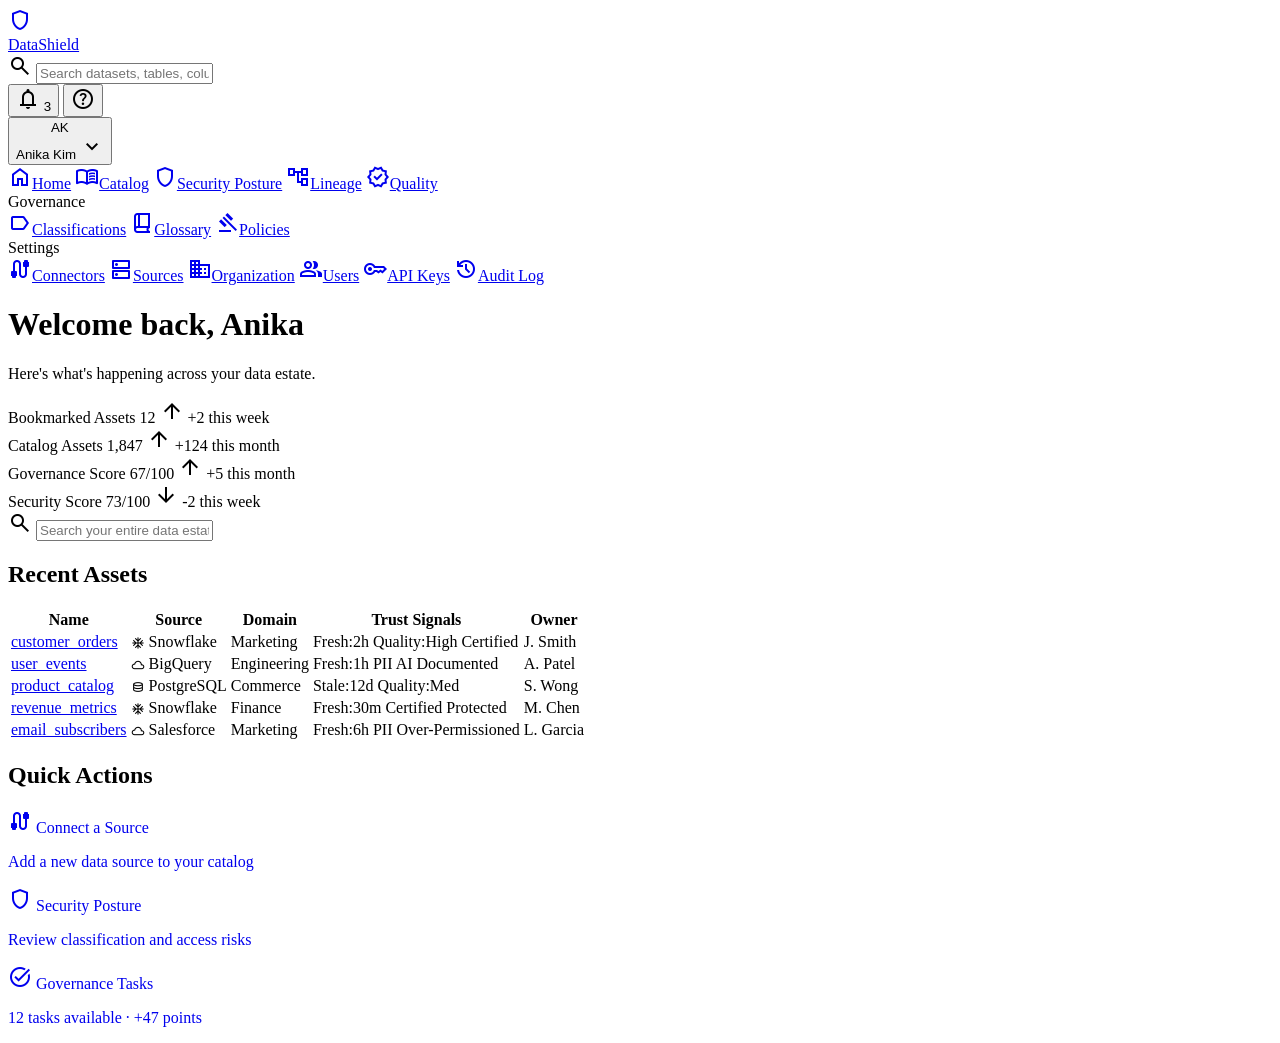
==== commit aa0813ff: "Add 7 new pages and update sidebar navigation across all 15 pages New pages: Quality, Classification" ====
--- a/index.html
+++ b/index.html
@@ -54,50 +54,22 @@
 
     <!-- Sidebar Navigation -->
     <nav class="sds-sidenav" aria-label="Main navigation">
-      <a href="index.html" class="sds-sidenav-item active">
-        <span class="sds-sidenav-icon"><span class="material-symbols-outlined">home</span></span>
-        Home
-      </a>
-      <a href="catalog.html" class="sds-sidenav-item">
-        <span class="sds-sidenav-icon"><span class="material-symbols-outlined">menu_book</span></span>
-        Catalog
-      </a>
-      <a href="security.html" class="sds-sidenav-item">
-        <span class="sds-sidenav-icon"><span class="material-symbols-outlined">shield</span></span>
-        Security Posture
-      </a>
-      <a href="lineage.html" class="sds-sidenav-item">
-        <span class="sds-sidenav-icon"><span class="material-symbols-outlined">account_tree</span></span>
-        Lineage
-      </a>
-      <a href="#" class="sds-sidenav-item" style="pointer-events:none;opacity:0.5">
-        <span class="sds-sidenav-icon"><span class="material-symbols-outlined">verified</span></span>
-        Quality
-      </a>
-
+      <a href="index.html" class="sds-sidenav-item active"><span class="sds-sidenav-icon"><span class="material-symbols-outlined">home</span></span>Home</a>
+      <a href="catalog.html" class="sds-sidenav-item"><span class="sds-sidenav-icon"><span class="material-symbols-outlined">menu_book</span></span>Catalog</a>
+      <a href="security.html" class="sds-sidenav-item"><span class="sds-sidenav-icon"><span class="material-symbols-outlined">shield</span></span>Security Posture</a>
+      <a href="lineage.html" class="sds-sidenav-item"><span class="sds-sidenav-icon"><span class="material-symbols-outlined">account_tree</span></span>Lineage</a>
+      <a href="quality.html" class="sds-sidenav-item"><span class="sds-sidenav-icon"><span class="material-symbols-outlined">verified</span></span>Quality</a>
       <div class="sds-sidenav-group-label">Governance</div>
-      <a href="#" class="sds-sidenav-item" style="pointer-events:none;opacity:0.5">
-        <span class="sds-sidenav-icon"><span class="material-symbols-outlined">label</span></span>
-        Classifications
-      </a>
-      <a href="#" class="sds-sidenav-item" style="pointer-events:none;opacity:0.5">
-        <span class="sds-sidenav-icon"><span class="material-symbols-outlined">book_2</span></span>
-        Glossary
-      </a>
-      <a href="governance.html" class="sds-sidenav-item">
-        <span class="sds-sidenav-icon"><span class="material-symbols-outlined">gavel</span></span>
-        Policies
-      </a>
-
+      <a href="classifications.html" class="sds-sidenav-item"><span class="sds-sidenav-icon"><span class="material-symbols-outlined">label</span></span>Classifications</a>
+      <a href="glossary.html" class="sds-sidenav-item"><span class="sds-sidenav-icon"><span class="material-symbols-outlined">book_2</span></span>Glossary</a>
+      <a href="governance.html" class="sds-sidenav-item"><span class="sds-sidenav-icon"><span class="material-symbols-outlined">gavel</span></span>Policies</a>
       <div class="sds-sidenav-group-label">Settings</div>
-      <a href="connect.html" class="sds-sidenav-item">
-        <span class="sds-sidenav-icon"><span class="material-symbols-outlined">cable</span></span>
-        Connectors
-      </a>
-      <a href="settings.html" class="sds-sidenav-item">
-        <span class="sds-sidenav-icon"><span class="material-symbols-outlined">dns</span></span>
-        Sources
-      </a>
+      <a href="connect.html" class="sds-sidenav-item"><span class="sds-sidenav-icon"><span class="material-symbols-outlined">cable</span></span>Connectors</a>
+      <a href="settings.html" class="sds-sidenav-item"><span class="sds-sidenav-icon"><span class="material-symbols-outlined">dns</span></span>Sources</a>
+      <a href="organization.html" class="sds-sidenav-item"><span class="sds-sidenav-icon"><span class="material-symbols-outlined">domain</span></span>Organization</a>
+      <a href="users.html" class="sds-sidenav-item"><span class="sds-sidenav-icon"><span class="material-symbols-outlined">group</span></span>Users</a>
+      <a href="api-keys.html" class="sds-sidenav-item"><span class="sds-sidenav-icon"><span class="material-symbols-outlined">key</span></span>API Keys</a>
+      <a href="audit-log.html" class="sds-sidenav-item"><span class="sds-sidenav-icon"><span class="material-symbols-outlined">history</span></span>Audit Log</a>
     </nav>
 
     <!-- Main Content -->
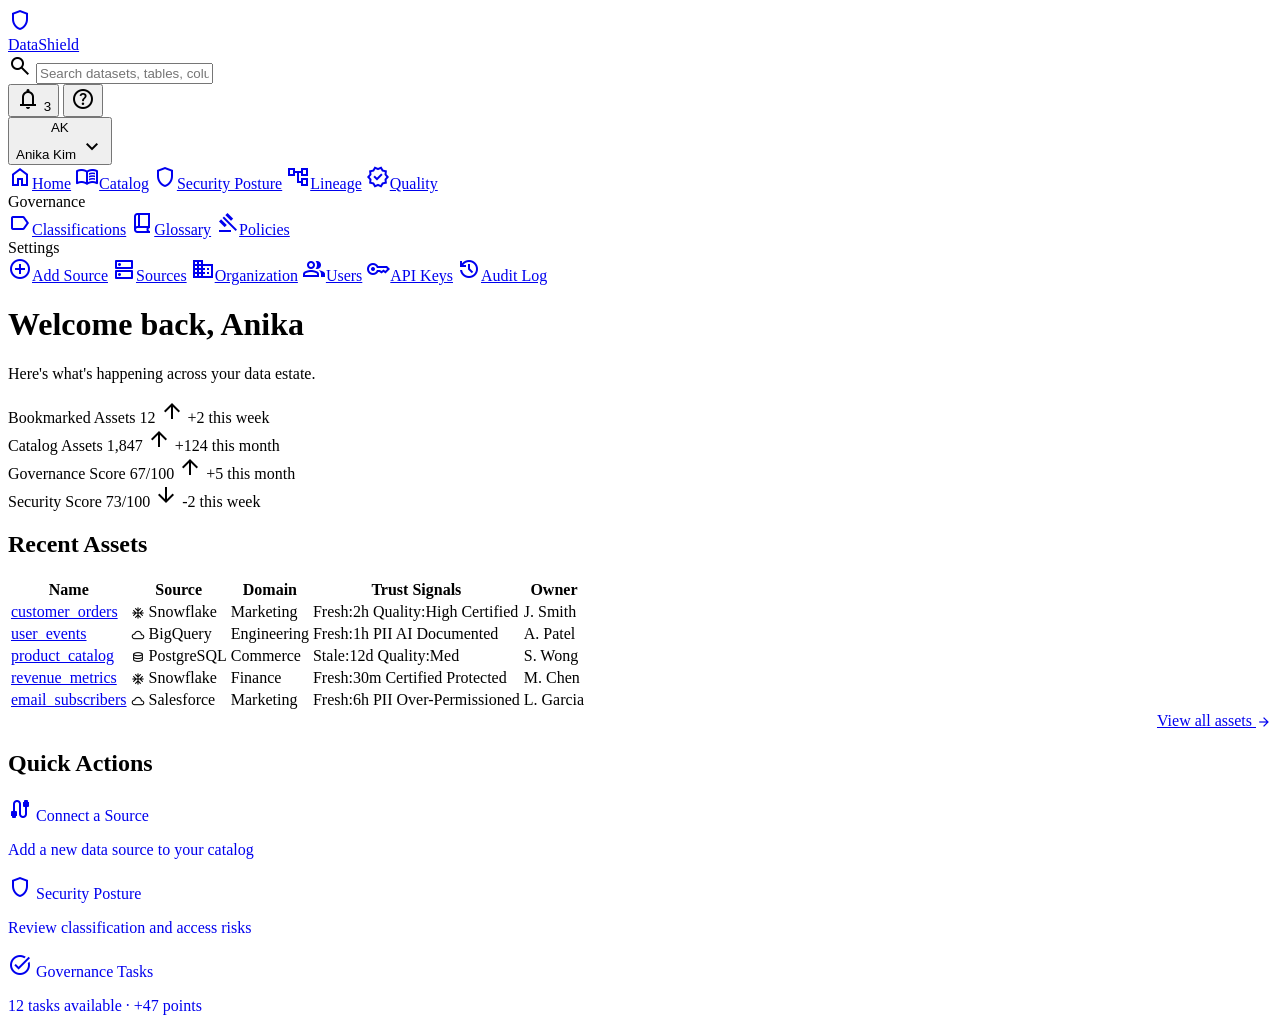
==== commit a1aa1ae0: "Fix UX heuristic evaluation findings across all 15 pages Critical fixes: - C2: Remove duplicate sear" ====
--- a/index.html
+++ b/index.html
@@ -64,7 +64,7 @@
       <a href="glossary.html" class="sds-sidenav-item"><span class="sds-sidenav-icon"><span class="material-symbols-outlined">book_2</span></span>Glossary</a>
       <a href="governance.html" class="sds-sidenav-item"><span class="sds-sidenav-icon"><span class="material-symbols-outlined">gavel</span></span>Policies</a>
       <div class="sds-sidenav-group-label">Settings</div>
-      <a href="connect.html" class="sds-sidenav-item"><span class="sds-sidenav-icon"><span class="material-symbols-outlined">cable</span></span>Connectors</a>
+      <a href="connect.html" class="sds-sidenav-item"><span class="sds-sidenav-icon"><span class="material-symbols-outlined">add_circle</span></span>Add Source</a>
       <a href="settings.html" class="sds-sidenav-item"><span class="sds-sidenav-icon"><span class="material-symbols-outlined">dns</span></span>Sources</a>
       <a href="organization.html" class="sds-sidenav-item"><span class="sds-sidenav-icon"><span class="material-symbols-outlined">domain</span></span>Organization</a>
       <a href="users.html" class="sds-sidenav-item"><span class="sds-sidenav-icon"><span class="material-symbols-outlined">group</span></span>Users</a>
@@ -119,12 +119,6 @@
         </div>
       </div>
 
-      <!-- Search Hero -->
-      <div class="search-hero">
-        <span class="material-symbols-outlined">search</span>
-        <input type="text" placeholder="Search your entire data estate..." aria-label="Search data estate">
-      </div>
-
       <!-- Recent Assets -->
       <div class="section">
         <h2 class="section-title">Recent Assets</h2>
@@ -206,6 +200,9 @@
               </tr>
             </tbody>
           </table>
+          <div style="text-align: right; padding-top: var(--sds-space-300);">
+            <a href="catalog.html" class="cell-link" style="font-size: var(--sds-type-label);">View all assets <span class="material-symbols-outlined" style="font-size: 16px; vertical-align: middle;">arrow_forward</span></a>
+          </div>
         </div>
       </div>
 
--- a/shared/shell.css
+++ b/shared/shell.css
@@ -319,10 +319,16 @@
   border-radius: 8px; padding: var(--sds-space-400) var(--sds-space-500);
   display: flex; flex-direction: column; gap: var(--sds-space-050);
 }
-.sds-stat-card--highlighted { border-left: 3px solid var(--sds-interactive-primary); }
-.sds-stat-card--success { border-left: 3px solid var(--sds-status-success-text); }
-.sds-stat-card--warning { border-left: 3px solid var(--sds-status-warning-text); }
-.sds-stat-card--error { border-left: 3px solid var(--sds-status-error-text); }
+.sds-stat-card--highlighted, .sds-stat-card--success, .sds-stat-card--warning, .sds-stat-card--error {
+  position: relative; overflow: hidden;
+}
+.sds-stat-card--highlighted::before, .sds-stat-card--success::before, .sds-stat-card--warning::before, .sds-stat-card--error::before {
+  content: ''; position: absolute; top: 0; left: 0; bottom: 0; width: 6px;
+}
+.sds-stat-card--highlighted::before { background: var(--sds-interactive-primary); }
+.sds-stat-card--success::before { background: var(--sds-status-success-text); }
+.sds-stat-card--warning::before { background: var(--sds-status-warning-text); }
+.sds-stat-card--error::before { background: var(--sds-status-error-text); }
 .sds-stat-card__label {
   font-size: var(--sds-type-caption); color: var(--sds-color-warm-gray-500);
   font-weight: var(--sds-weight-medium); text-transform: uppercase;
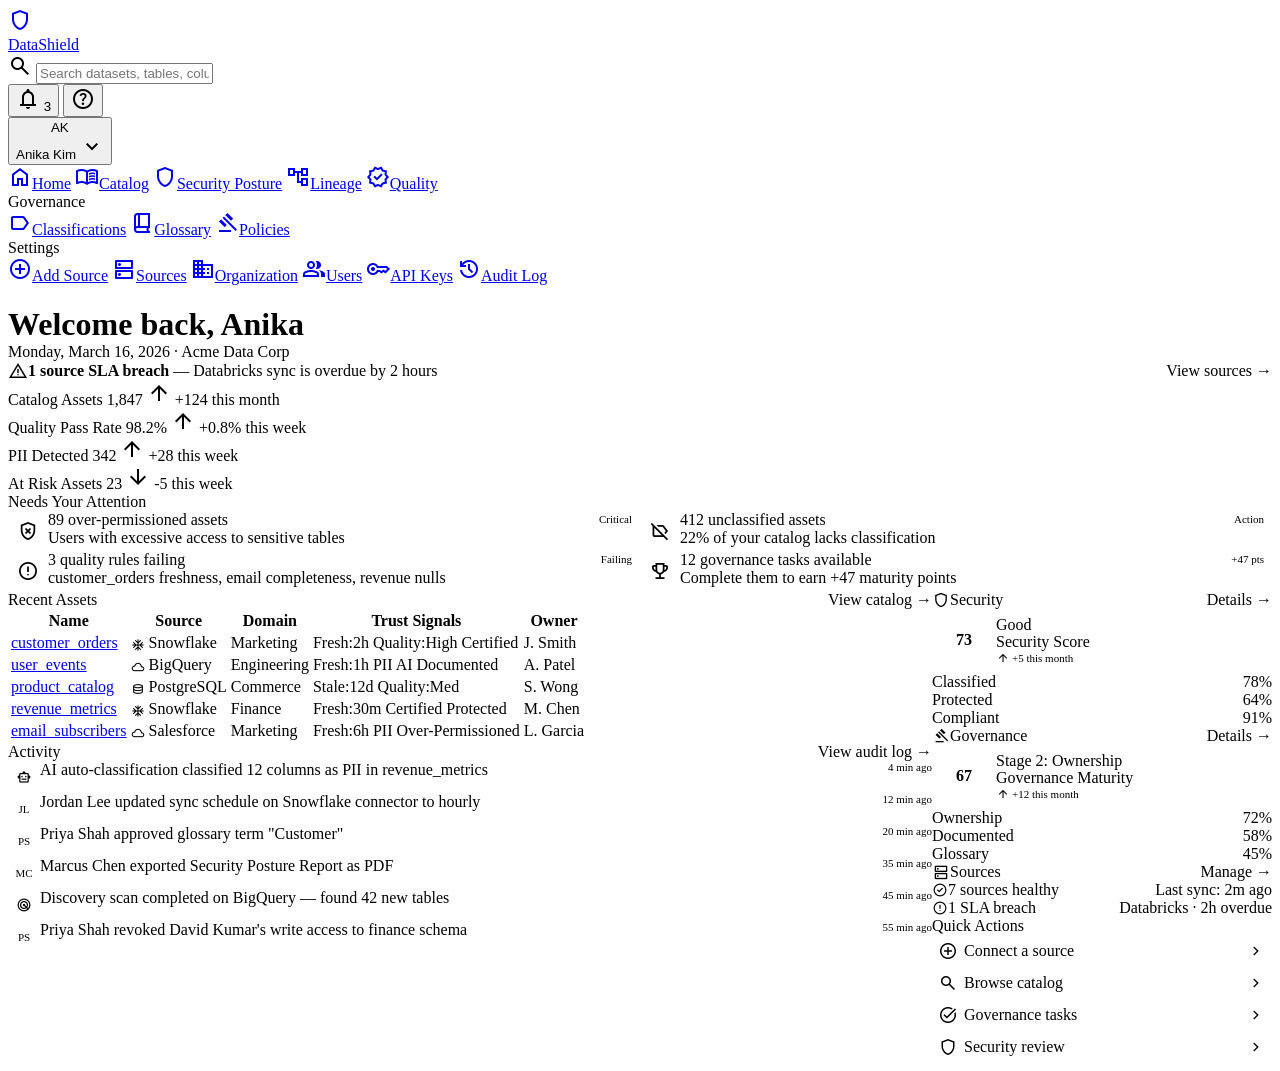
==== commit 298e201b: "Redesign homepage as a compelling data estate command center Replaces the flat stat-cards-and-table " ====
--- a/index.html
+++ b/index.html
@@ -7,12 +7,270 @@
   <title>Home — DataShield</title>
   <link rel="stylesheet" href="https://fonts.googleapis.com/css2?family=Material+Symbols+Outlined:opsz,wght,FILL,GRAD@20..48,100..700,0..1,-50..200&display=swap">
   <link rel="stylesheet" href="shared/shell.css">
+  <style>
+    /* ---- Home-specific layout ---- */
+    .home-grid {
+      display: grid;
+      grid-template-columns: 1fr 340px;
+      gap: var(--sds-space-600);
+      margin-top: var(--sds-space-200);
+    }
+
+    /* ---- Alert banner ---- */
+    .home-alert {
+      display: flex;
+      align-items: center;
+      gap: var(--sds-space-300);
+      padding: var(--sds-space-300) var(--sds-space-400);
+      border-radius: 10px;
+      margin-bottom: var(--sds-space-500);
+      font-size: var(--sds-type-label);
+      color: var(--sds-text-primary);
+    }
+    .home-alert--warning {
+      background: var(--sds-status-warning-bg);
+      border: 1px solid var(--sds-status-warning-border);
+    }
+    .home-alert .material-symbols-outlined { font-size: 20px; color: var(--sds-status-warning-text); }
+    .home-alert a { color: var(--sds-interactive-primary); font-weight: var(--sds-weight-medium); text-decoration: none; margin-left: auto; white-space: nowrap; }
+    .home-alert a:hover { text-decoration: underline; }
+
+    /* ---- Attention needed cards ---- */
+    .attention-grid {
+      display: grid;
+      grid-template-columns: 1fr 1fr;
+      gap: var(--sds-space-300);
+      margin-bottom: var(--sds-space-600);
+    }
+    .attention-card {
+      display: flex;
+      align-items: flex-start;
+      gap: var(--sds-space-300);
+      padding: var(--sds-space-400);
+      background: var(--sds-bg-card);
+      border: 1px solid var(--sds-border-default);
+      border-radius: 10px;
+      text-decoration: none;
+      color: inherit;
+      transition: box-shadow 0.15s ease, border-color 0.15s ease;
+    }
+    .attention-card:hover {
+      border-color: var(--sds-border-strong);
+      box-shadow: 0 2px 8px rgba(0,0,0,0.06);
+    }
+    .attention-icon {
+      display: flex;
+      align-items: center;
+      justify-content: center;
+      width: 40px;
+      height: 40px;
+      border-radius: 10px;
+      flex-shrink: 0;
+    }
+    .attention-icon .material-symbols-outlined { font-size: 22px; }
+    .attention-icon--red { background: var(--sds-color-red-050); color: var(--sds-color-red-550); }
+    .attention-icon--amber { background: var(--sds-color-yellow-050); color: var(--sds-color-yellow-650); }
+    .attention-icon--blue { background: var(--sds-color-blue-050); color: var(--sds-color-blue-550); }
+    .attention-icon--green { background: var(--sds-color-green-025); color: var(--sds-color-green-500); }
+    .attention-body { flex: 1; min-width: 0; }
+    .attention-title {
+      font-size: var(--sds-type-label);
+      font-weight: var(--sds-weight-semibold);
+      color: var(--sds-text-primary);
+      margin-bottom: var(--sds-space-050);
+    }
+    .attention-meta {
+      font-size: var(--sds-type-caption);
+      color: var(--sds-text-secondary);
+      line-height: var(--sds-leading-normal);
+    }
+    .attention-badge {
+      font-size: 11px;
+      font-weight: var(--sds-weight-semibold);
+      padding: 2px 8px;
+      border-radius: 10px;
+      white-space: nowrap;
+    }
+    .attention-badge--red { background: var(--sds-color-red-050); color: var(--sds-color-red-550); }
+    .attention-badge--amber { background: var(--sds-color-yellow-050); color: var(--sds-color-yellow-650); }
+
+    /* ---- Activity feed ---- */
+    .activity-feed { display: flex; flex-direction: column; gap: 0; }
+    .activity-item {
+      display: flex;
+      align-items: flex-start;
+      gap: var(--sds-space-300);
+      padding: var(--sds-space-300) 0;
+      border-bottom: 1px solid var(--sds-border-subtle);
+    }
+    .activity-item:last-child { border-bottom: none; }
+    .activity-avatar {
+      width: 32px;
+      height: 32px;
+      border-radius: 50%;
+      background: var(--sds-color-warm-gray-100);
+      display: flex;
+      align-items: center;
+      justify-content: center;
+      font-size: 11px;
+      font-weight: var(--sds-weight-semibold);
+      color: var(--sds-color-warm-gray-600);
+      flex-shrink: 0;
+    }
+    .activity-avatar--system {
+      background: var(--sds-color-blue-050);
+      color: var(--sds-color-blue-550);
+    }
+    .activity-avatar--system .material-symbols-outlined { font-size: 16px; }
+    .activity-text {
+      flex: 1;
+      font-size: var(--sds-type-caption);
+      color: var(--sds-text-secondary);
+      line-height: var(--sds-leading-normal);
+    }
+    .activity-text strong { color: var(--sds-text-primary); font-weight: var(--sds-weight-medium); }
+    .activity-text a { color: var(--sds-interactive-primary); text-decoration: none; }
+    .activity-text a:hover { text-decoration: underline; }
+    .activity-time {
+      font-size: 11px;
+      color: var(--sds-color-warm-gray-400);
+      white-space: nowrap;
+      flex-shrink: 0;
+    }
+
+    /* ---- Sidebar health cards ---- */
+    .health-card {
+      padding: var(--sds-space-400);
+      background: var(--sds-bg-card);
+      border: 1px solid var(--sds-border-default);
+      border-radius: 10px;
+      margin-bottom: var(--sds-space-300);
+    }
+    .health-card-header {
+      display: flex;
+      align-items: center;
+      justify-content: space-between;
+      margin-bottom: var(--sds-space-300);
+    }
+    .health-card-title {
+      font-size: var(--sds-type-label);
+      font-weight: var(--sds-weight-semibold);
+      color: var(--sds-text-primary);
+      display: flex;
+      align-items: center;
+      gap: var(--sds-space-150);
+    }
+    .health-card-title .material-symbols-outlined { font-size: 18px; color: var(--sds-text-tertiary); }
+    .health-card-link {
+      font-size: var(--sds-type-caption);
+      color: var(--sds-interactive-primary);
+      text-decoration: none;
+      font-weight: var(--sds-weight-medium);
+    }
+    .health-card-link:hover { text-decoration: underline; }
+
+    /* Score ring */
+    .score-ring {
+      display: flex;
+      align-items: center;
+      gap: var(--sds-space-400);
+    }
+    .score-ring svg { flex-shrink: 0; }
+    .score-ring-details { flex: 1; }
+    .score-ring-value {
+      font-size: var(--sds-type-heading);
+      font-weight: var(--sds-weight-semibold);
+      color: var(--sds-text-primary);
+      line-height: 1;
+    }
+    .score-ring-label {
+      font-size: var(--sds-type-caption);
+      color: var(--sds-text-secondary);
+      margin-top: var(--sds-space-050);
+    }
+    .score-ring-trend {
+      font-size: 11px;
+      display: flex;
+      align-items: center;
+      gap: 2px;
+      margin-top: var(--sds-space-100);
+    }
+    .score-ring-trend .material-symbols-outlined { font-size: 14px; }
+    .score-ring-trend--up { color: var(--sds-color-green-500); }
+    .score-ring-trend--down { color: var(--sds-color-red-550); }
+
+    /* Health bar breakdown */
+    .health-bars { display: flex; flex-direction: column; gap: var(--sds-space-200); margin-top: var(--sds-space-300); }
+    .health-bar-row {
+      display: flex;
+      align-items: center;
+      gap: var(--sds-space-200);
+      font-size: var(--sds-type-caption);
+    }
+    .health-bar-label { width: 80px; color: var(--sds-text-secondary); flex-shrink: 0; }
+    .health-bar-track {
+      flex: 1;
+      height: 6px;
+      background: var(--sds-color-warm-gray-100);
+      border-radius: 3px;
+      overflow: hidden;
+    }
+    .health-bar-fill { height: 100%; border-radius: 3px; }
+    .health-bar-value { width: 32px; text-align: right; color: var(--sds-text-primary); font-weight: var(--sds-weight-medium); }
+
+    /* ---- Quick action row ---- */
+    .quick-actions {
+      display: flex;
+      flex-direction: column;
+      gap: var(--sds-space-150);
+    }
+    .quick-action {
+      display: flex;
+      align-items: center;
+      gap: var(--sds-space-300);
+      padding: var(--sds-space-250) var(--sds-space-300);
+      border-radius: 8px;
+      text-decoration: none;
+      color: var(--sds-text-primary);
+      font-size: var(--sds-type-label);
+      font-weight: var(--sds-weight-medium);
+      transition: background 0.15s ease;
+    }
+    .quick-action:hover { background: var(--sds-color-warm-gray-050); }
+    .quick-action .material-symbols-outlined {
+      font-size: 20px;
+      width: 32px;
+      height: 32px;
+      display: flex;
+      align-items: center;
+      justify-content: center;
+      border-radius: 8px;
+      background: var(--sds-color-warm-gray-050);
+      color: var(--sds-text-secondary);
+    }
+    .quick-action span:last-child {
+      margin-left: auto;
+      color: var(--sds-color-warm-gray-300);
+      font-size: 18px;
+    }
+
+    /* ---- Section headers ---- */
+    .home-section-header {
+      display: flex;
+      align-items: center;
+      justify-content: space-between;
+      margin-bottom: var(--sds-space-300);
+    }
+    .home-section-title {
+      font-size: var(--sds-type-subheading);
+      font-weight: var(--sds-weight-semibold);
+      color: var(--sds-text-primary);
+    }
+  </style>
 </head>
 <body>
 
-  <!-- ============================================================
-       Header
-       ============================================================ -->
+  <!-- Header -->
   <header class="sds-header">
     <div class="sds-header-left">
       <a href="index.html" class="sds-header-logo">
@@ -22,18 +280,16 @@
         <span class="sds-header-logo-text">DataShield</span>
       </a>
     </div>
-
     <div class="sds-header-search">
       <span class="material-symbols-outlined">search</span>
-      <input type="text" placeholder="Search datasets, tables, columns..." aria-label="Search">
+      <input type="text" placeholder="Search datasets, tables, columns...  (/)" aria-label="Search">
     </div>
-
     <div class="sds-header-actions">
-      <button class="sds-header-icon-btn" aria-label="Notifications">
+      <button class="sds-header-icon-btn" aria-label="Notifications" title="3 unread notifications">
         <span class="material-symbols-outlined">notifications</span>
         <span class="badge">3</span>
       </button>
-      <button class="sds-header-icon-btn" aria-label="Help">
+      <button class="sds-header-icon-btn" aria-label="Help" title="Help & Documentation">
         <span class="material-symbols-outlined">help</span>
       </button>
       <div class="sds-header-divider"></div>
@@ -47,12 +303,10 @@
     </div>
   </header>
 
-  <!-- ============================================================
-       Body: Sidebar + Main
-       ============================================================ -->
+  <!-- Body -->
   <div class="app-body">
 
-    <!-- Sidebar Navigation -->
+    <!-- Sidebar -->
     <nav class="sds-sidenav" aria-label="Main navigation">
       <a href="index.html" class="sds-sidenav-item active"><span class="sds-sidenav-icon"><span class="material-symbols-outlined">home</span></span>Home</a>
       <a href="catalog.html" class="sds-sidenav-item"><span class="sds-sidenav-icon"><span class="material-symbols-outlined">menu_book</span></span>Catalog</a>
@@ -75,25 +329,22 @@
     <!-- Main Content -->
     <main class="main-content">
 
-      <!-- Page Header -->
-      <div class="page-header">
-        <div>
-          <h1>Welcome back, Anika</h1>
-          <p>Here's what's happening across your data estate.</p>
-        </div>
+      <!-- Welcome -->
+      <div style="margin-bottom: var(--sds-space-100);">
+        <h1 style="margin-bottom: var(--sds-space-050);">Welcome back, Anika</h1>
+        <p style="color: var(--sds-text-secondary); font-size: var(--sds-type-label); margin: 0;">Monday, March 16, 2026 &middot; Acme Data Corp</p>
+      </div>
+
+      <!-- Alert Banner -->
+      <div class="home-alert home-alert--warning">
+        <span class="material-symbols-outlined">warning</span>
+        <span><strong>1 source SLA breach</strong> &mdash; Databricks sync is overdue by 2 hours</span>
+        <a href="settings.html">View sources &rarr;</a>
       </div>
 
       <!-- Stat Cards -->
       <div class="stat-row stat-row-4">
-        <div class="sds-stat-card">
-          <span class="sds-stat-card__label">Bookmarked Assets</span>
-          <span class="sds-stat-card__value">12</span>
-          <span class="sds-stat-card__trend sds-stat-card__trend--up">
-            <span class="material-symbols-outlined">arrow_upward</span>
-            +2 this week
-          </span>
-        </div>
-        <div class="sds-stat-card">
+        <div class="sds-stat-card sds-stat-card--highlighted">
           <span class="sds-stat-card__label">Catalog Assets</span>
           <span class="sds-stat-card__value">1,847</span>
           <span class="sds-stat-card__trend sds-stat-card__trend--up">
@@ -101,137 +352,332 @@
             +124 this month
           </span>
         </div>
-        <div class="sds-stat-card">
-          <span class="sds-stat-card__label">Governance Score</span>
-          <span class="sds-stat-card__value">67/100</span>
+        <div class="sds-stat-card sds-stat-card--success">
+          <span class="sds-stat-card__label">Quality Pass Rate</span>
+          <span class="sds-stat-card__value">98.2%</span>
           <span class="sds-stat-card__trend sds-stat-card__trend--up">
             <span class="material-symbols-outlined">arrow_upward</span>
-            +5 this month
+            +0.8% this week
           </span>
         </div>
-        <div class="sds-stat-card">
-          <span class="sds-stat-card__label">Security Score</span>
-          <span class="sds-stat-card__value">73/100</span>
+        <div class="sds-stat-card sds-stat-card--warning">
+          <span class="sds-stat-card__label">PII Detected</span>
+          <span class="sds-stat-card__value">342</span>
+          <span class="sds-stat-card__trend sds-stat-card__trend--up">
+            <span class="material-symbols-outlined">arrow_upward</span>
+            +28 this week
+          </span>
+        </div>
+        <div class="sds-stat-card sds-stat-card--error">
+          <span class="sds-stat-card__label">At Risk Assets</span>
+          <span class="sds-stat-card__value">23</span>
           <span class="sds-stat-card__trend sds-stat-card__trend--down">
             <span class="material-symbols-outlined">arrow_downward</span>
-            -2 this week
+            -5 this week
           </span>
         </div>
       </div>
 
-      <!-- Recent Assets -->
-      <div class="section">
-        <h2 class="section-title">Recent Assets</h2>
-        <div class="sds-table-container">
-          <table class="sds-table sds-table--hoverable">
-            <thead>
-              <tr>
-                <th>Name</th>
-                <th>Source</th>
-                <th>Domain</th>
-                <th>Trust Signals</th>
-                <th>Owner</th>
-              </tr>
-            </thead>
-            <tbody>
-              <tr>
-                <td class="cell-primary"><a href="asset.html" class="cell-link">customer_orders</a></td>
-                <td>
-                  <span class="material-symbols-outlined" style="font-size:14px;vertical-align:middle;margin-right:4px">ac_unit</span>Snowflake
-                </td>
-                <td><span class="sds-tag sds-tag--neutral">Marketing</span></td>
-                <td class="cell-tags">
-                  <span class="sds-tag sds-tag--success" data-tooltip="Data refreshed recently">Fresh:2h</span>
-                  <span class="sds-tag sds-tag--info" data-tooltip="Data quality score">Quality:High</span>
-                  <span class="sds-tag sds-tag--purple" data-tooltip="Verified by a data steward">Certified</span>
-                </td>
-                <td>J. Smith</td>
-              </tr>
-              <tr>
-                <td class="cell-primary"><a href="asset.html" class="cell-link">user_events</a></td>
-                <td>
-                  <span class="material-symbols-outlined" style="font-size:14px;vertical-align:middle;margin-right:4px">cloud</span>BigQuery
-                </td>
-                <td><span class="sds-tag sds-tag--neutral">Engineering</span></td>
-                <td class="cell-tags">
-                  <span class="sds-tag sds-tag--success" data-tooltip="Data refreshed recently">Fresh:1h</span>
-                  <span class="sds-tag sds-tag--warning" data-tooltip="Contains Personally Identifiable Information">PII</span>
-                  <span class="sds-tag sds-tag--info">AI Documented</span>
-                </td>
-                <td>A. Patel</td>
-              </tr>
-              <tr>
-                <td class="cell-primary"><a href="asset.html" class="cell-link">product_catalog</a></td>
-                <td>
-                  <span class="material-symbols-outlined" style="font-size:14px;vertical-align:middle;margin-right:4px">database</span>PostgreSQL
-                </td>
-                <td><span class="sds-tag sds-tag--neutral">Commerce</span></td>
-                <td class="cell-tags">
-                  <span class="sds-tag sds-tag--error" data-tooltip="Data has not been refreshed recently">Stale:12d</span>
-                  <span class="sds-tag sds-tag--warning" data-tooltip="Data quality score">Quality:Med</span>
-                </td>
-                <td>S. Wong</td>
-              </tr>
-              <tr>
-                <td class="cell-primary"><a href="asset.html" class="cell-link">revenue_metrics</a></td>
-                <td>
-                  <span class="material-symbols-outlined" style="font-size:14px;vertical-align:middle;margin-right:4px">ac_unit</span>Snowflake
-                </td>
-                <td><span class="sds-tag sds-tag--neutral">Finance</span></td>
-                <td class="cell-tags">
-                  <span class="sds-tag sds-tag--success" data-tooltip="Data refreshed recently">Fresh:30m</span>
-                  <span class="sds-tag sds-tag--purple" data-tooltip="Verified by a data steward">Certified</span>
-                  <span class="sds-tag sds-tag--info" data-tooltip="Security policies applied">Protected</span>
-                </td>
-                <td>M. Chen</td>
-              </tr>
-              <tr>
-                <td class="cell-primary"><a href="asset.html" class="cell-link">email_subscribers</a></td>
-                <td>
-                  <span class="material-symbols-outlined" style="font-size:14px;vertical-align:middle;margin-right:4px">cloud</span>Salesforce
-                </td>
-                <td><span class="sds-tag sds-tag--neutral">Marketing</span></td>
-                <td class="cell-tags">
-                  <span class="sds-tag sds-tag--success" data-tooltip="Data refreshed recently">Fresh:6h</span>
-                  <span class="sds-tag sds-tag--warning" data-tooltip="Contains Personally Identifiable Information">PII</span>
-                  <span class="sds-tag sds-tag--error">Over-Permissioned</span>
-                </td>
-                <td>L. Garcia</td>
-              </tr>
-            </tbody>
-          </table>
-          <div style="text-align: right; padding-top: var(--sds-space-300);">
-            <a href="catalog.html" class="cell-link" style="font-size: var(--sds-type-label);">View all assets <span class="material-symbols-outlined" style="font-size: 16px; vertical-align: middle;">arrow_forward</span></a>
-          </div>
+      <!-- Attention Needed -->
+      <div class="home-section-header">
+        <span class="home-section-title">Needs Your Attention</span>
+      </div>
+      <div class="attention-grid">
+        <a href="security.html" class="attention-card">
+          <div class="attention-icon attention-icon--red">
+            <span class="material-symbols-outlined">gpp_bad</span>
+          </div>
+          <div class="attention-body">
+            <div class="attention-title">89 over-permissioned assets</div>
+            <div class="attention-meta">Users with excessive access to sensitive tables</div>
+          </div>
+          <span class="attention-badge attention-badge--red">Critical</span>
+        </a>
+        <a href="classifications.html" class="attention-card">
+          <div class="attention-icon attention-icon--amber">
+            <span class="material-symbols-outlined">label_off</span>
+          </div>
+          <div class="attention-body">
+            <div class="attention-title">412 unclassified assets</div>
+            <div class="attention-meta">22% of your catalog lacks classification</div>
+          </div>
+          <span class="attention-badge attention-badge--amber">Action</span>
+        </a>
+        <a href="quality.html" class="attention-card">
+          <div class="attention-icon attention-icon--red">
+            <span class="material-symbols-outlined">error</span>
+          </div>
+          <div class="attention-body">
+            <div class="attention-title">3 quality rules failing</div>
+            <div class="attention-meta">customer_orders freshness, email completeness, revenue nulls</div>
+          </div>
+          <span class="attention-badge attention-badge--red">Failing</span>
+        </a>
+        <a href="governance.html" class="attention-card">
+          <div class="attention-icon attention-icon--green">
+            <span class="material-symbols-outlined">emoji_events</span>
+          </div>
+          <div class="attention-body">
+            <div class="attention-title">12 governance tasks available</div>
+            <div class="attention-meta">Complete them to earn +47 maturity points</div>
+          </div>
+          <span class="attention-badge" style="background: var(--sds-color-green-025); color: var(--sds-color-green-500);">+47 pts</span>
+        </a>
+      </div>
+
+      <!-- Two-Column Layout -->
+      <div class="home-grid">
+
+        <!-- LEFT COLUMN -->
+        <div>
+
+          <!-- Recent Assets -->
+          <div class="home-section-header">
+            <span class="home-section-title">Recent Assets</span>
+            <a href="catalog.html" class="health-card-link">View catalog &rarr;</a>
+          </div>
+          <div class="sds-table-container" style="margin-bottom: var(--sds-space-600);">
+            <table class="sds-table sds-table--hoverable">
+              <thead>
+                <tr>
+                  <th>Name</th>
+                  <th>Source</th>
+                  <th>Domain</th>
+                  <th>Trust Signals</th>
+                  <th>Owner</th>
+                </tr>
+              </thead>
+              <tbody>
+                <tr>
+                  <td class="cell-primary"><a href="asset.html" class="cell-link">customer_orders</a></td>
+                  <td><span class="material-symbols-outlined" style="font-size:14px;vertical-align:middle;margin-right:4px">ac_unit</span>Snowflake</td>
+                  <td><span class="sds-tag sds-tag--neutral">Marketing</span></td>
+                  <td class="cell-tags">
+                    <span class="sds-tag sds-tag--success" data-tooltip="Data refreshed recently">Fresh:2h</span>
+                    <span class="sds-tag sds-tag--info" data-tooltip="Data quality score">Quality:High</span>
+                    <span class="sds-tag sds-tag--purple" data-tooltip="Verified by a data steward">Certified</span>
+                  </td>
+                  <td>J. Smith</td>
+                </tr>
+                <tr>
+                  <td class="cell-primary"><a href="asset.html" class="cell-link">user_events</a></td>
+                  <td><span class="material-symbols-outlined" style="font-size:14px;vertical-align:middle;margin-right:4px">cloud</span>BigQuery</td>
+                  <td><span class="sds-tag sds-tag--neutral">Engineering</span></td>
+                  <td class="cell-tags">
+                    <span class="sds-tag sds-tag--success" data-tooltip="Data refreshed recently">Fresh:1h</span>
+                    <span class="sds-tag sds-tag--error" data-tooltip="Contains Personally Identifiable Information">PII</span>
+                    <span class="sds-tag sds-tag--info">AI Documented</span>
+                  </td>
+                  <td>A. Patel</td>
+                </tr>
+                <tr>
+                  <td class="cell-primary"><a href="asset.html" class="cell-link">product_catalog</a></td>
+                  <td><span class="material-symbols-outlined" style="font-size:14px;vertical-align:middle;margin-right:4px">database</span>PostgreSQL</td>
+                  <td><span class="sds-tag sds-tag--neutral">Commerce</span></td>
+                  <td class="cell-tags">
+                    <span class="sds-tag sds-tag--error" data-tooltip="Data has not been refreshed recently">Stale:12d</span>
+                    <span class="sds-tag sds-tag--warning" data-tooltip="Data quality score">Quality:Med</span>
+                  </td>
+                  <td>S. Wong</td>
+                </tr>
+                <tr>
+                  <td class="cell-primary"><a href="asset.html" class="cell-link">revenue_metrics</a></td>
+                  <td><span class="material-symbols-outlined" style="font-size:14px;vertical-align:middle;margin-right:4px">ac_unit</span>Snowflake</td>
+                  <td><span class="sds-tag sds-tag--neutral">Finance</span></td>
+                  <td class="cell-tags">
+                    <span class="sds-tag sds-tag--success" data-tooltip="Data refreshed recently">Fresh:30m</span>
+                    <span class="sds-tag sds-tag--purple" data-tooltip="Verified by a data steward">Certified</span>
+                    <span class="sds-tag sds-tag--info" data-tooltip="Security policies applied">Protected</span>
+                  </td>
+                  <td>M. Chen</td>
+                </tr>
+                <tr>
+                  <td class="cell-primary"><a href="asset.html" class="cell-link">email_subscribers</a></td>
+                  <td><span class="material-symbols-outlined" style="font-size:14px;vertical-align:middle;margin-right:4px">cloud</span>Salesforce</td>
+                  <td><span class="sds-tag sds-tag--neutral">Marketing</span></td>
+                  <td class="cell-tags">
+                    <span class="sds-tag sds-tag--success" data-tooltip="Data refreshed recently">Fresh:6h</span>
+                    <span class="sds-tag sds-tag--error" data-tooltip="Contains Personally Identifiable Information">PII</span>
+                    <span class="sds-tag sds-tag--error">Over-Permissioned</span>
+                  </td>
+                  <td>L. Garcia</td>
+                </tr>
+              </tbody>
+            </table>
+          </div>
+
+          <!-- Activity Feed -->
+          <div class="home-section-header">
+            <span class="home-section-title">Activity</span>
+            <a href="audit-log.html" class="health-card-link">View audit log &rarr;</a>
+          </div>
+          <div class="card" style="padding: var(--sds-space-300) var(--sds-space-400);">
+            <div class="activity-feed">
+              <div class="activity-item">
+                <div class="activity-avatar activity-avatar--system"><span class="material-symbols-outlined">smart_toy</span></div>
+                <div class="activity-text"><strong>AI auto-classification</strong> classified 12 columns as PII in <a href="asset.html">revenue_metrics</a></div>
+                <span class="activity-time">4 min ago</span>
+              </div>
+              <div class="activity-item">
+                <div class="activity-avatar">JL</div>
+                <div class="activity-text"><strong>Jordan Lee</strong> updated sync schedule on <a href="settings.html">Snowflake connector</a> to hourly</div>
+                <span class="activity-time">12 min ago</span>
+              </div>
+              <div class="activity-item">
+                <div class="activity-avatar">PS</div>
+                <div class="activity-text"><strong>Priya Shah</strong> approved glossary term <a href="glossary.html">"Customer"</a></div>
+                <span class="activity-time">20 min ago</span>
+              </div>
+              <div class="activity-item">
+                <div class="activity-avatar">MC</div>
+                <div class="activity-text"><strong>Marcus Chen</strong> exported <a href="security.html">Security Posture Report</a> as PDF</div>
+                <span class="activity-time">35 min ago</span>
+              </div>
+              <div class="activity-item">
+                <div class="activity-avatar activity-avatar--system"><span class="material-symbols-outlined">radar</span></div>
+                <div class="activity-text"><strong>Discovery scan</strong> completed on BigQuery &mdash; found <a href="catalog.html">42 new tables</a></div>
+                <span class="activity-time">45 min ago</span>
+              </div>
+              <div class="activity-item">
+                <div class="activity-avatar">PS</div>
+                <div class="activity-text"><strong>Priya Shah</strong> revoked David Kumar's write access to <a href="asset.html">finance schema</a></div>
+                <span class="activity-time">55 min ago</span>
+              </div>
+            </div>
+          </div>
+
         </div>
-      </div>
-
-      <!-- Quick Actions -->
-      <div class="section">
-        <h2 class="section-title">Quick Actions</h2>
-        <div class="card-grid card-grid-3">
-          <a href="connect.html" class="card card--clickable" style="text-decoration:none">
-            <div class="card-title">
-              <span class="material-symbols-outlined">cable</span>
-              Connect a Source
-            </div>
-            <p>Add a new data source to your catalog</p>
-          </a>
-          <a href="security.html" class="card card--clickable" style="text-decoration:none">
-            <div class="card-title">
-              <span class="material-symbols-outlined">shield</span>
-              Security Posture
-            </div>
-            <p>Review classification and access risks</p>
-          </a>
-          <a href="governance.html" class="card card--clickable" style="text-decoration:none">
-            <div class="card-title">
-              <span class="material-symbols-outlined">task_alt</span>
-              Governance Tasks
-            </div>
-            <p>12 tasks available &middot; +47 points</p>
-          </a>
+
+        <!-- RIGHT COLUMN -->
+        <div>
+
+          <!-- Security Health -->
+          <div class="health-card">
+            <div class="health-card-header">
+              <span class="health-card-title"><span class="material-symbols-outlined">shield</span> Security</span>
+              <a href="security.html" class="health-card-link">Details &rarr;</a>
+            </div>
+            <div class="score-ring">
+              <svg width="64" height="64" viewBox="0 0 64 64">
+                <circle cx="32" cy="32" r="28" fill="none" stroke="var(--sds-color-warm-gray-100)" stroke-width="5"/>
+                <circle cx="32" cy="32" r="28" fill="none" stroke="var(--sds-color-blue-550)" stroke-width="5" stroke-dasharray="175.9" stroke-dashoffset="47.5" stroke-linecap="round" transform="rotate(-90 32 32)"/>
+                <text x="32" y="36" text-anchor="middle" font-size="16" font-weight="600" fill="var(--sds-text-primary)">73</text>
+              </svg>
+              <div class="score-ring-details">
+                <div class="score-ring-value">Good</div>
+                <div class="score-ring-label">Security Score</div>
+                <div class="score-ring-trend score-ring-trend--up">
+                  <span class="material-symbols-outlined">arrow_upward</span> +5 this month
+                </div>
+              </div>
+            </div>
+            <div class="health-bars">
+              <div class="health-bar-row">
+                <span class="health-bar-label">Classified</span>
+                <div class="health-bar-track"><div class="health-bar-fill" style="width:78%; background: var(--sds-color-blue-550);"></div></div>
+                <span class="health-bar-value">78%</span>
+              </div>
+              <div class="health-bar-row">
+                <span class="health-bar-label">Protected</span>
+                <div class="health-bar-track"><div class="health-bar-fill" style="width:64%; background: var(--sds-color-green-400);"></div></div>
+                <span class="health-bar-value">64%</span>
+              </div>
+              <div class="health-bar-row">
+                <span class="health-bar-label">Compliant</span>
+                <div class="health-bar-track"><div class="health-bar-fill" style="width:91%; background: var(--sds-color-green-500);"></div></div>
+                <span class="health-bar-value">91%</span>
+              </div>
+            </div>
+          </div>
+
+          <!-- Governance Health -->
+          <div class="health-card">
+            <div class="health-card-header">
+              <span class="health-card-title"><span class="material-symbols-outlined">gavel</span> Governance</span>
+              <a href="governance.html" class="health-card-link">Details &rarr;</a>
+            </div>
+            <div class="score-ring">
+              <svg width="64" height="64" viewBox="0 0 64 64">
+                <circle cx="32" cy="32" r="28" fill="none" stroke="var(--sds-color-warm-gray-100)" stroke-width="5"/>
+                <circle cx="32" cy="32" r="28" fill="none" stroke="var(--sds-color-yellow-500)" stroke-width="5" stroke-dasharray="175.9" stroke-dashoffset="58" stroke-linecap="round" transform="rotate(-90 32 32)"/>
+                <text x="32" y="36" text-anchor="middle" font-size="16" font-weight="600" fill="var(--sds-text-primary)">67</text>
+              </svg>
+              <div class="score-ring-details">
+                <div class="score-ring-value">Stage 2: Ownership</div>
+                <div class="score-ring-label">Governance Maturity</div>
+                <div class="score-ring-trend score-ring-trend--up">
+                  <span class="material-symbols-outlined">arrow_upward</span> +12 this month
+                </div>
+              </div>
+            </div>
+            <div class="health-bars">
+              <div class="health-bar-row">
+                <span class="health-bar-label">Ownership</span>
+                <div class="health-bar-track"><div class="health-bar-fill" style="width:72%; background: var(--sds-color-yellow-500);"></div></div>
+                <span class="health-bar-value">72%</span>
+              </div>
+              <div class="health-bar-row">
+                <span class="health-bar-label">Documented</span>
+                <div class="health-bar-track"><div class="health-bar-fill" style="width:58%; background: var(--sds-color-yellow-500);"></div></div>
+                <span class="health-bar-value">58%</span>
+              </div>
+              <div class="health-bar-row">
+                <span class="health-bar-label">Glossary</span>
+                <div class="health-bar-track"><div class="health-bar-fill" style="width:45%; background: var(--sds-color-yellow-400);"></div></div>
+                <span class="health-bar-value">45%</span>
+              </div>
+            </div>
+          </div>
+
+          <!-- Sources Health -->
+          <div class="health-card">
+            <div class="health-card-header">
+              <span class="health-card-title"><span class="material-symbols-outlined">dns</span> Sources</span>
+              <a href="settings.html" class="health-card-link">Manage &rarr;</a>
+            </div>
+            <div style="display: flex; flex-direction: column; gap: var(--sds-space-200);">
+              <div style="display: flex; align-items: center; justify-content: space-between; font-size: var(--sds-type-caption);">
+                <span style="display: flex; align-items: center; gap: var(--sds-space-150); color: var(--sds-text-primary);"><span class="material-symbols-outlined" style="font-size:16px; color: var(--sds-color-green-500);">check_circle</span> 7 sources healthy</span>
+                <span style="color: var(--sds-text-secondary);">Last sync: 2m ago</span>
+              </div>
+              <div style="display: flex; align-items: center; justify-content: space-between; font-size: var(--sds-type-caption);">
+                <span style="display: flex; align-items: center; gap: var(--sds-space-150); color: var(--sds-color-red-550);"><span class="material-symbols-outlined" style="font-size:16px;">error</span> 1 SLA breach</span>
+                <span style="color: var(--sds-text-secondary);">Databricks &middot; 2h overdue</span>
+              </div>
+            </div>
+          </div>
+
+          <!-- Quick Actions -->
+          <div class="health-card" style="border: none; background: none; padding: var(--sds-space-200) 0;">
+            <div class="health-card-header" style="margin-bottom: var(--sds-space-200);">
+              <span class="health-card-title">Quick Actions</span>
+            </div>
+            <div class="quick-actions">
+              <a href="connect.html" class="quick-action">
+                <span class="material-symbols-outlined">add_circle</span>
+                Connect a source
+                <span class="material-symbols-outlined">chevron_right</span>
+              </a>
+              <a href="catalog.html" class="quick-action">
+                <span class="material-symbols-outlined">search</span>
+                Browse catalog
+                <span class="material-symbols-outlined">chevron_right</span>
+              </a>
+              <a href="governance.html" class="quick-action">
+                <span class="material-symbols-outlined">task_alt</span>
+                Governance tasks
+                <span class="material-symbols-outlined">chevron_right</span>
+              </a>
+              <a href="security.html" class="quick-action">
+                <span class="material-symbols-outlined">shield</span>
+                Security review
+                <span class="material-symbols-outlined">chevron_right</span>
+              </a>
+            </div>
+          </div>
+
         </div>
+
       </div>
 
     </main>
--- a/shared/shell.css
+++ b/shared/shell.css
@@ -391,6 +391,60 @@
 /* Table checkbox */
 .sds-table .checkbox { width: 16px; height: 16px; border: 1.5px solid var(--sds-border-strong); border-radius: 4px; cursor: pointer; accent-color: var(--sds-interactive-primary); }
 
+/* Inline monospace / code text */
+.code-inline {
+  font-family: var(--sds-font-mono);
+  font-size: var(--sds-type-caption);
+  background: var(--sds-color-warm-gray-050);
+  padding: var(--sds-space-050) var(--sds-space-150);
+  border-radius: 4px;
+}
+
+/* Table action button */
+.table-action-btn {
+  display: inline-flex;
+  align-items: center;
+  justify-content: center;
+  width: 32px;
+  height: 32px;
+  border: none;
+  background: none;
+  border-radius: 6px;
+  cursor: pointer;
+  color: var(--sds-text-tertiary);
+  transition: background 0.15s ease, color 0.15s ease;
+}
+.table-action-btn:hover {
+  background: var(--sds-color-warm-gray-075);
+  color: var(--sds-text-primary);
+}
+
+/* Sortable columns */
+.sds-table th.sortable {
+  cursor: pointer;
+  user-select: none;
+  transition: color 0.15s ease;
+}
+.sds-table th.sortable:hover {
+  color: var(--sds-interactive-primary);
+}
+.sds-table th.sortable::after {
+  content: 'unfold_more';
+  font-family: 'Material Symbols Outlined';
+  font-size: 16px;
+  vertical-align: middle;
+  margin-left: var(--sds-space-100);
+  color: var(--sds-color-warm-gray-300);
+}
+.sds-table th.sortable.sort-asc::after {
+  content: 'arrow_upward';
+  color: var(--sds-interactive-primary);
+}
+.sds-table th.sortable.sort-desc::after {
+  content: 'arrow_downward';
+  color: var(--sds-interactive-primary);
+}
+
 /* ============================================================
    Tabs
    ============================================================ */
@@ -618,6 +672,45 @@
 .filter-pill-remove:hover { background: rgba(0,0,0,0.08); }
 .filter-pill-remove:focus-visible { outline: 2px solid var(--sds-interactive-primary); outline-offset: 2px; }
 
+/* Toggle switch */
+.sds-toggle {
+  position: relative;
+  display: inline-block;
+  width: 36px;
+  height: 20px;
+  flex-shrink: 0;
+}
+.sds-toggle input {
+  opacity: 0;
+  width: 0;
+  height: 0;
+}
+.sds-toggle-track {
+  position: absolute;
+  cursor: pointer;
+  top: 0; left: 0; right: 0; bottom: 0;
+  background: var(--sds-color-warm-gray-200);
+  border-radius: 10px;
+  transition: background 0.2s ease;
+}
+.sds-toggle-track::after {
+  content: '';
+  position: absolute;
+  width: 16px;
+  height: 16px;
+  left: 2px;
+  bottom: 2px;
+  background: white;
+  border-radius: 50%;
+  transition: transform 0.2s ease;
+}
+.sds-toggle input:checked + .sds-toggle-track {
+  background: var(--sds-interactive-primary);
+}
+.sds-toggle input:checked + .sds-toggle-track::after {
+  transform: translateX(16px);
+}
+
 /* ============================================================
    Pagination
    ============================================================ */
@@ -637,3 +730,26 @@
 .pagination-btn.active { background: var(--sds-nav-item-active-bg); color: var(--sds-nav-item-active-text); font-weight: var(--sds-weight-semibold); }
 .pagination-btn:focus-visible { outline: 2px solid var(--sds-interactive-primary); outline-offset: 2px; }
 .pagination-btn:disabled { opacity: 0.5; cursor: not-allowed; pointer-events: none; }
+
+/* Pagination enhancements */
+.pagination-controls {
+  display: flex;
+  align-items: center;
+  gap: var(--sds-space-300);
+}
+.pagination-per-page {
+  display: flex;
+  align-items: center;
+  gap: var(--sds-space-150);
+  font-size: var(--sds-type-caption);
+  color: var(--sds-text-secondary);
+}
+.pagination-per-page select {
+  padding: var(--sds-space-100) var(--sds-space-200);
+  border: 1px solid var(--sds-border-default);
+  border-radius: 6px;
+  font-size: var(--sds-type-caption);
+  color: var(--sds-text-primary);
+  background: var(--sds-bg-card);
+  cursor: pointer;
+}
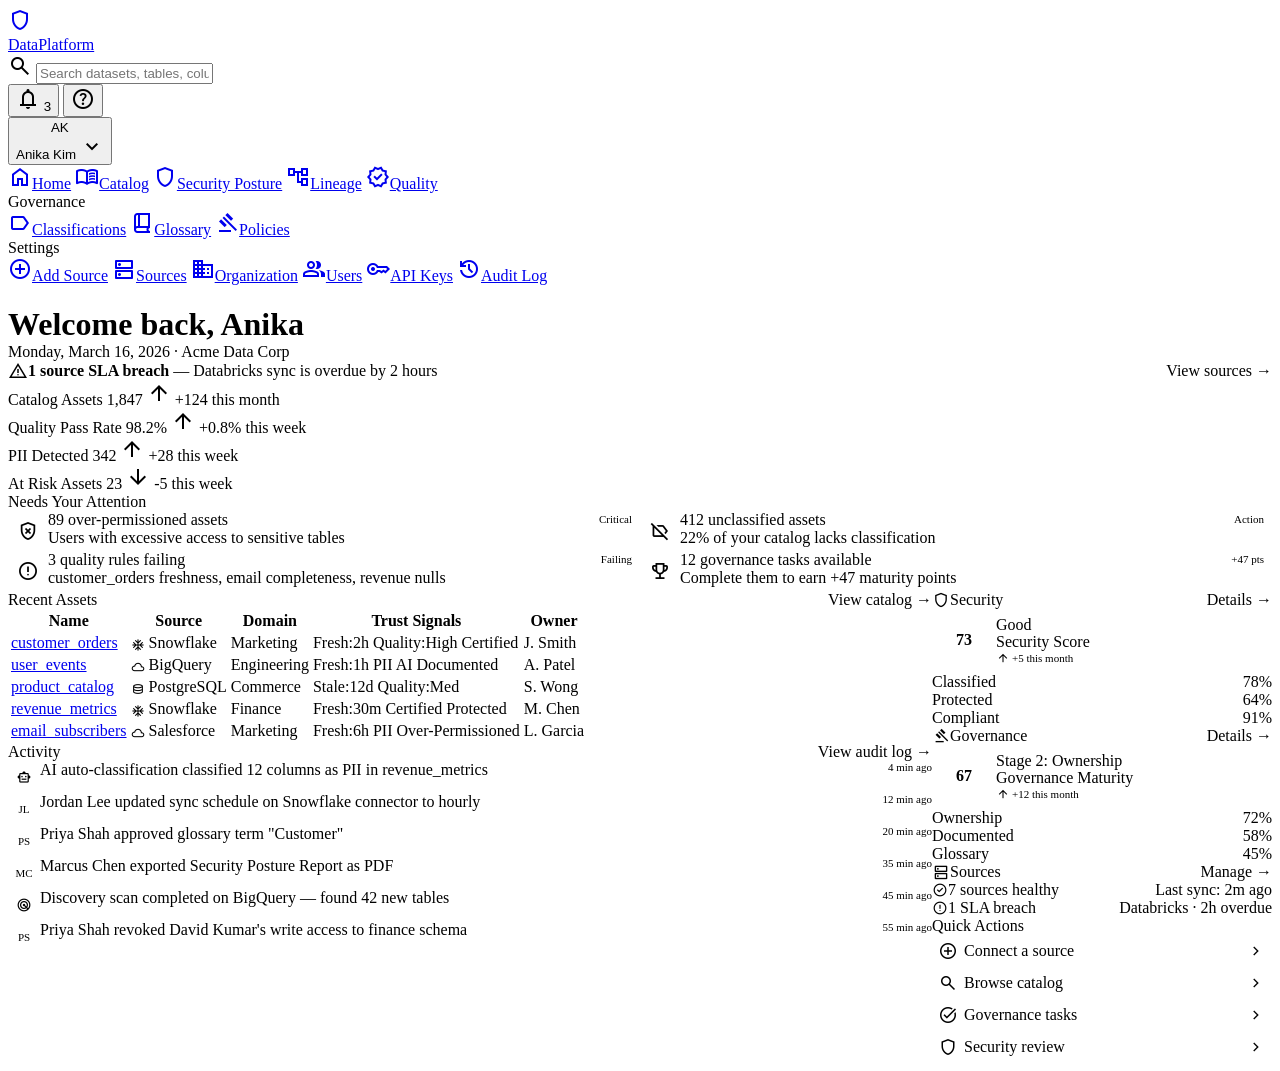
==== commit ff4c7fc2: "Rename DataShield to DataPlatform across entire prototype Also fixes fake API key that triggered Git" ====
--- a/index.html
+++ b/index.html
@@ -4,7 +4,7 @@
   <meta charset="UTF-8">
   <base href="/data-management-prototype/">
   <meta name="viewport" content="width=device-width, initial-scale=1.0">
-  <title>Home — DataShield</title>
+  <title>Home — DataPlatform</title>
   <link rel="stylesheet" href="https://fonts.googleapis.com/css2?family=Material+Symbols+Outlined:opsz,wght,FILL,GRAD@20..48,100..700,0..1,-50..200&display=swap">
   <link rel="stylesheet" href="shared/shell.css">
   <style>
@@ -29,7 +29,7 @@
     }
     .home-alert--warning {
       background: var(--sds-status-warning-bg);
-      border: 1px solid var(--sds-status-warning-border);
+      border: 1px solid var(--sds-color-yellow-200);
     }
     .home-alert .material-symbols-outlined { font-size: 20px; color: var(--sds-status-warning-text); }
     .home-alert a { color: var(--sds-interactive-primary); font-weight: var(--sds-weight-medium); text-decoration: none; margin-left: auto; white-space: nowrap; }
@@ -57,6 +57,7 @@
     .attention-card:hover {
       border-color: var(--sds-border-strong);
       box-shadow: 0 2px 8px rgba(0,0,0,0.06);
+      text-decoration: none;
     }
     .attention-icon {
       display: flex;
@@ -69,8 +70,8 @@
     }
     .attention-icon .material-symbols-outlined { font-size: 22px; }
     .attention-icon--red { background: var(--sds-color-red-050); color: var(--sds-color-red-550); }
-    .attention-icon--amber { background: var(--sds-color-yellow-050); color: var(--sds-color-yellow-650); }
-    .attention-icon--blue { background: var(--sds-color-blue-050); color: var(--sds-color-blue-550); }
+    .attention-icon--amber { background: var(--sds-color-yellow-025); color: var(--sds-color-yellow-550); }
+    .attention-icon--blue { background: var(--sds-color-blue-050); color: var(--sds-color-blue-450); }
     .attention-icon--green { background: var(--sds-color-green-025); color: var(--sds-color-green-500); }
     .attention-body { flex: 1; min-width: 0; }
     .attention-title {
@@ -92,7 +93,7 @@
       white-space: nowrap;
     }
     .attention-badge--red { background: var(--sds-color-red-050); color: var(--sds-color-red-550); }
-    .attention-badge--amber { background: var(--sds-color-yellow-050); color: var(--sds-color-yellow-650); }
+    .attention-badge--amber { background: var(--sds-color-yellow-025); color: var(--sds-color-yellow-550); }
 
     /* ---- Activity feed ---- */
     .activity-feed { display: flex; flex-direction: column; gap: 0; }
@@ -119,7 +120,7 @@
     }
     .activity-avatar--system {
       background: var(--sds-color-blue-050);
-      color: var(--sds-color-blue-550);
+      color: var(--sds-color-blue-450);
     }
     .activity-avatar--system .material-symbols-outlined { font-size: 16px; }
     .activity-text {
@@ -236,7 +237,7 @@
       font-weight: var(--sds-weight-medium);
       transition: background 0.15s ease;
     }
-    .quick-action:hover { background: var(--sds-color-warm-gray-050); }
+    .quick-action:hover { background: var(--sds-color-warm-gray-050); text-decoration: none; }
     .quick-action .material-symbols-outlined {
       font-size: 20px;
       width: 32px;
@@ -277,7 +278,7 @@
         <div class="sds-header-logo-mark">
           <span class="material-symbols-outlined">shield</span>
         </div>
-        <span class="sds-header-logo-text">DataShield</span>
+        <span class="sds-header-logo-text">DataPlatform</span>
       </a>
     </div>
     <div class="sds-header-search">
@@ -437,7 +438,7 @@
             <a href="catalog.html" class="health-card-link">View catalog &rarr;</a>
           </div>
           <div class="sds-table-container" style="margin-bottom: var(--sds-space-600);">
-            <table class="sds-table sds-table--hoverable">
+            <table class="sds-table">
               <thead>
                 <tr>
                   <th>Name</th>
@@ -454,7 +455,7 @@
                   <td><span class="sds-tag sds-tag--neutral">Marketing</span></td>
                   <td class="cell-tags">
                     <span class="sds-tag sds-tag--success" data-tooltip="Data refreshed recently">Fresh:2h</span>
-                    <span class="sds-tag sds-tag--info" data-tooltip="Data quality score">Quality:High</span>
+                    <span class="sds-tag sds-tag--success" data-tooltip="Data quality score">Quality:High</span>
                     <span class="sds-tag sds-tag--purple" data-tooltip="Verified by a data steward">Certified</span>
                   </td>
                   <td>J. Smith</td>
@@ -560,7 +561,7 @@
             <div class="score-ring">
               <svg width="64" height="64" viewBox="0 0 64 64">
                 <circle cx="32" cy="32" r="28" fill="none" stroke="var(--sds-color-warm-gray-100)" stroke-width="5"/>
-                <circle cx="32" cy="32" r="28" fill="none" stroke="var(--sds-color-blue-550)" stroke-width="5" stroke-dasharray="175.9" stroke-dashoffset="47.5" stroke-linecap="round" transform="rotate(-90 32 32)"/>
+                <circle cx="32" cy="32" r="28" fill="none" stroke="var(--sds-color-blue-450)" stroke-width="5" stroke-dasharray="175.9" stroke-dashoffset="47.5" stroke-linecap="round" transform="rotate(-90 32 32)"/>
                 <text x="32" y="36" text-anchor="middle" font-size="16" font-weight="600" fill="var(--sds-text-primary)">73</text>
               </svg>
               <div class="score-ring-details">
@@ -574,7 +575,7 @@
             <div class="health-bars">
               <div class="health-bar-row">
                 <span class="health-bar-label">Classified</span>
-                <div class="health-bar-track"><div class="health-bar-fill" style="width:78%; background: var(--sds-color-blue-550);"></div></div>
+                <div class="health-bar-track"><div class="health-bar-fill" style="width:78%; background: var(--sds-color-blue-450);"></div></div>
                 <span class="health-bar-value">78%</span>
               </div>
               <div class="health-bar-row">
@@ -623,7 +624,7 @@
               </div>
               <div class="health-bar-row">
                 <span class="health-bar-label">Glossary</span>
-                <div class="health-bar-track"><div class="health-bar-fill" style="width:45%; background: var(--sds-color-yellow-400);"></div></div>
+                <div class="health-bar-track"><div class="health-bar-fill" style="width:45%; background: var(--sds-color-yellow-200);"></div></div>
                 <span class="health-bar-value">45%</span>
               </div>
             </div>
--- a/shared/shell.css
+++ b/shared/shell.css
@@ -39,7 +39,7 @@
 
   /* Color primitives */
   --sds-color-warm-gray-025: #FAF8F5; --sds-color-warm-gray-050: #F4F1EB;
-  --sds-color-warm-gray-100: #EBE6DD; --sds-color-warm-gray-150: #E0DCD3;
+  --sds-color-warm-gray-075: #EFECE5; --sds-color-warm-gray-100: #EBE6DD; --sds-color-warm-gray-150: #E0DCD3;
   --sds-color-warm-gray-200: #D0CBC3; --sds-color-warm-gray-250: #BFBAB2;
   --sds-color-warm-gray-300: #B0ABA2; --sds-color-warm-gray-350: #A39E96;
   --sds-color-warm-gray-400: #948E85; --sds-color-warm-gray-450: #858079;
@@ -57,7 +57,7 @@
   --sds-color-red-500: #BF5547; --sds-color-red-550: #AD4739;
   --sds-color-green-025: #F4FAEB; --sds-color-green-100: #E2EDCC;
   --sds-color-green-400: #7A9A01; --sds-color-green-500: #62800B;
-  --sds-color-yellow-025: #FCF9D9; --sds-color-yellow-100: #F5EAAA;
+  --sds-color-yellow-025: #FCF9D9; --sds-color-yellow-100: #F5EAAA; --sds-color-yellow-200: #EBCE2D;
   --sds-color-yellow-500: #8A7515; --sds-color-yellow-550: #7A6710;
   --sds-color-purple-050: #F7EEFF; --sds-color-purple-550: #805AA1;
   --sds-color-white: #FFFFFF;
@@ -118,6 +118,8 @@
 }
 a { color: var(--sds-text-link); text-decoration: none; }
 a:hover { text-decoration: underline; }
+.btn:hover { text-decoration: none; }
+.breadcrumbs a:hover { text-decoration: none; }
 
 /* ============================================================
    Header
@@ -354,7 +356,7 @@
   transition: box-shadow 0.15s ease;
 }
 .card--clickable { cursor: pointer; }
-.card--clickable:hover { box-shadow: 0 1px 3px rgba(0,0,0,0.06); }
+.card--clickable:hover { box-shadow: 0 1px 3px rgba(0,0,0,0.06); text-decoration: none; }
 .card--clickable:focus-visible { outline: 2px solid var(--sds-interactive-primary); outline-offset: 2px; }
 .card-title {
   font-size: var(--sds-type-title); font-weight: var(--sds-weight-semibold);
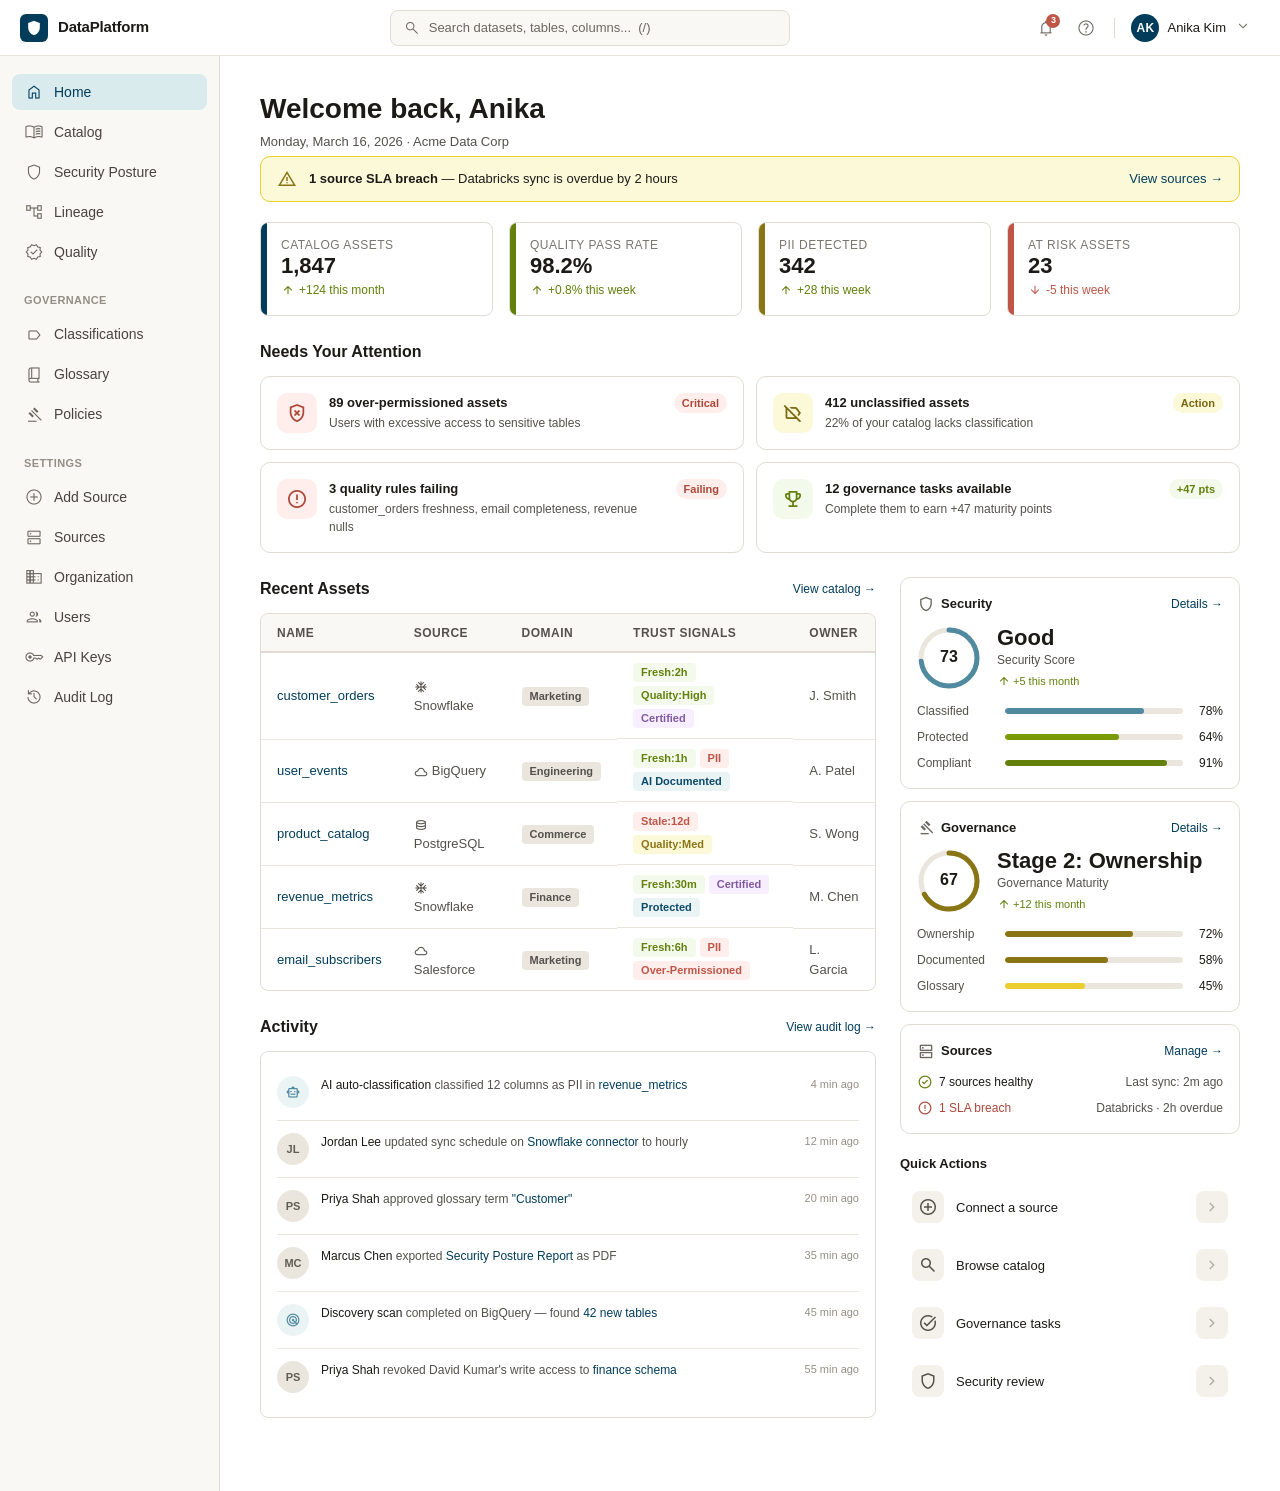
==== commit e35afe1e: "Redesign catalog table view with enriched data columns and interactions Major overhaul of the catalo" ====
--- a/index.html
+++ b/index.html
@@ -2,7 +2,7 @@
 <html lang="en">
 <head>
   <meta charset="UTF-8">
-  <base href="/data-management-prototype/">
+  <base href="./">
   <meta name="viewport" content="width=device-width, initial-scale=1.0">
   <title>Home — DataPlatform</title>
   <link rel="stylesheet" href="https://fonts.googleapis.com/css2?family=Material+Symbols+Outlined:opsz,wght,FILL,GRAD@20..48,100..700,0..1,-50..200&display=swap">
--- a/shared/shell.css
+++ b/shared/shell.css
@@ -238,7 +238,12 @@
 .main-content {
   flex: 1; overflow-y: auto; background: var(--sds-bg-page);
   padding: var(--sds-space-800) var(--sds-space-1000) var(--sds-space-1600);
-  max-height: 100vh;
+  min-height: 0;
+}
+/* Sticky table column headers inside scrolling main content */
+.main-content .sds-table thead th {
+  position: sticky; top: 0; background: var(--sds-bg-surface); z-index: 2;
+  box-shadow: inset 0 -1px 0 var(--sds-border-default);
 }
 
 /* ============================================================
@@ -453,6 +458,7 @@
 .sds-tabs {
   display: flex; gap: 0; border-bottom: 1px solid var(--sds-border-default);
   margin-bottom: var(--sds-space-600);
+  position: sticky; top: 0; background: var(--sds-bg-page); z-index: 3;
 }
 .sds-tab {
   padding: var(--sds-space-200) var(--sds-space-400); font-size: var(--sds-type-label);
@@ -643,7 +649,7 @@
    ============================================================ */
 .filter-sidebar {
   width: 240px; min-width: 240px; border-right: 1px solid var(--sds-border-subtle);
-  padding: var(--sds-space-400); overflow-y: auto; background: var(--sds-bg-surface);
+  padding: var(--sds-space-400); overflow-y: auto; background: var(--sds-bg-page);
 }
 .filter-group { margin-bottom: var(--sds-space-500); }
 .filter-group-label {
@@ -657,9 +663,10 @@
   color: var(--sds-text-secondary); cursor: pointer;
 }
 .filter-option input[type="checkbox"] { accent-color: var(--sds-interactive-primary); width: 14px; height: 14px; }
+.filter-count { margin-left: auto; font-size: var(--sds-type-overline); color: var(--sds-text-disabled); font-weight: var(--sds-weight-regular); }
 
 /* Active filter pills */
-.active-filters { display: flex; gap: var(--sds-space-200); flex-wrap: wrap; margin-bottom: var(--sds-space-400); }
+.active-filters { display: flex; align-items: center; gap: var(--sds-space-200); flex-wrap: wrap; }
 .filter-pill {
   display: inline-flex; align-items: center; gap: 4px;
   padding: 2px 8px 2px 10px; border-radius: 12px;
@@ -718,10 +725,13 @@
    ============================================================ */
 .pagination {
   display: flex; align-items: center; justify-content: space-between;
-  padding: var(--sds-space-300) var(--sds-space-400); font-size: var(--sds-type-caption);
+  padding: var(--sds-space-400) var(--sds-space-400); font-size: var(--sds-type-caption);
   color: var(--sds-text-tertiary);
-}
-.pagination-pages { display: flex; gap: var(--sds-space-050); }
+  border-top: 1px solid var(--sds-border-subtle);
+  margin-top: var(--sds-space-200);
+}
+.pagination-pages { display: flex; align-items: center; gap: var(--sds-space-050); }
+.pagination-page-count { margin-left: var(--sds-space-200); }
 .pagination-btn {
   width: 28px; height: 28px; border-radius: 6px; border: none; background: transparent;
   font-family: var(--sds-font-sans); font-size: var(--sds-type-caption);
